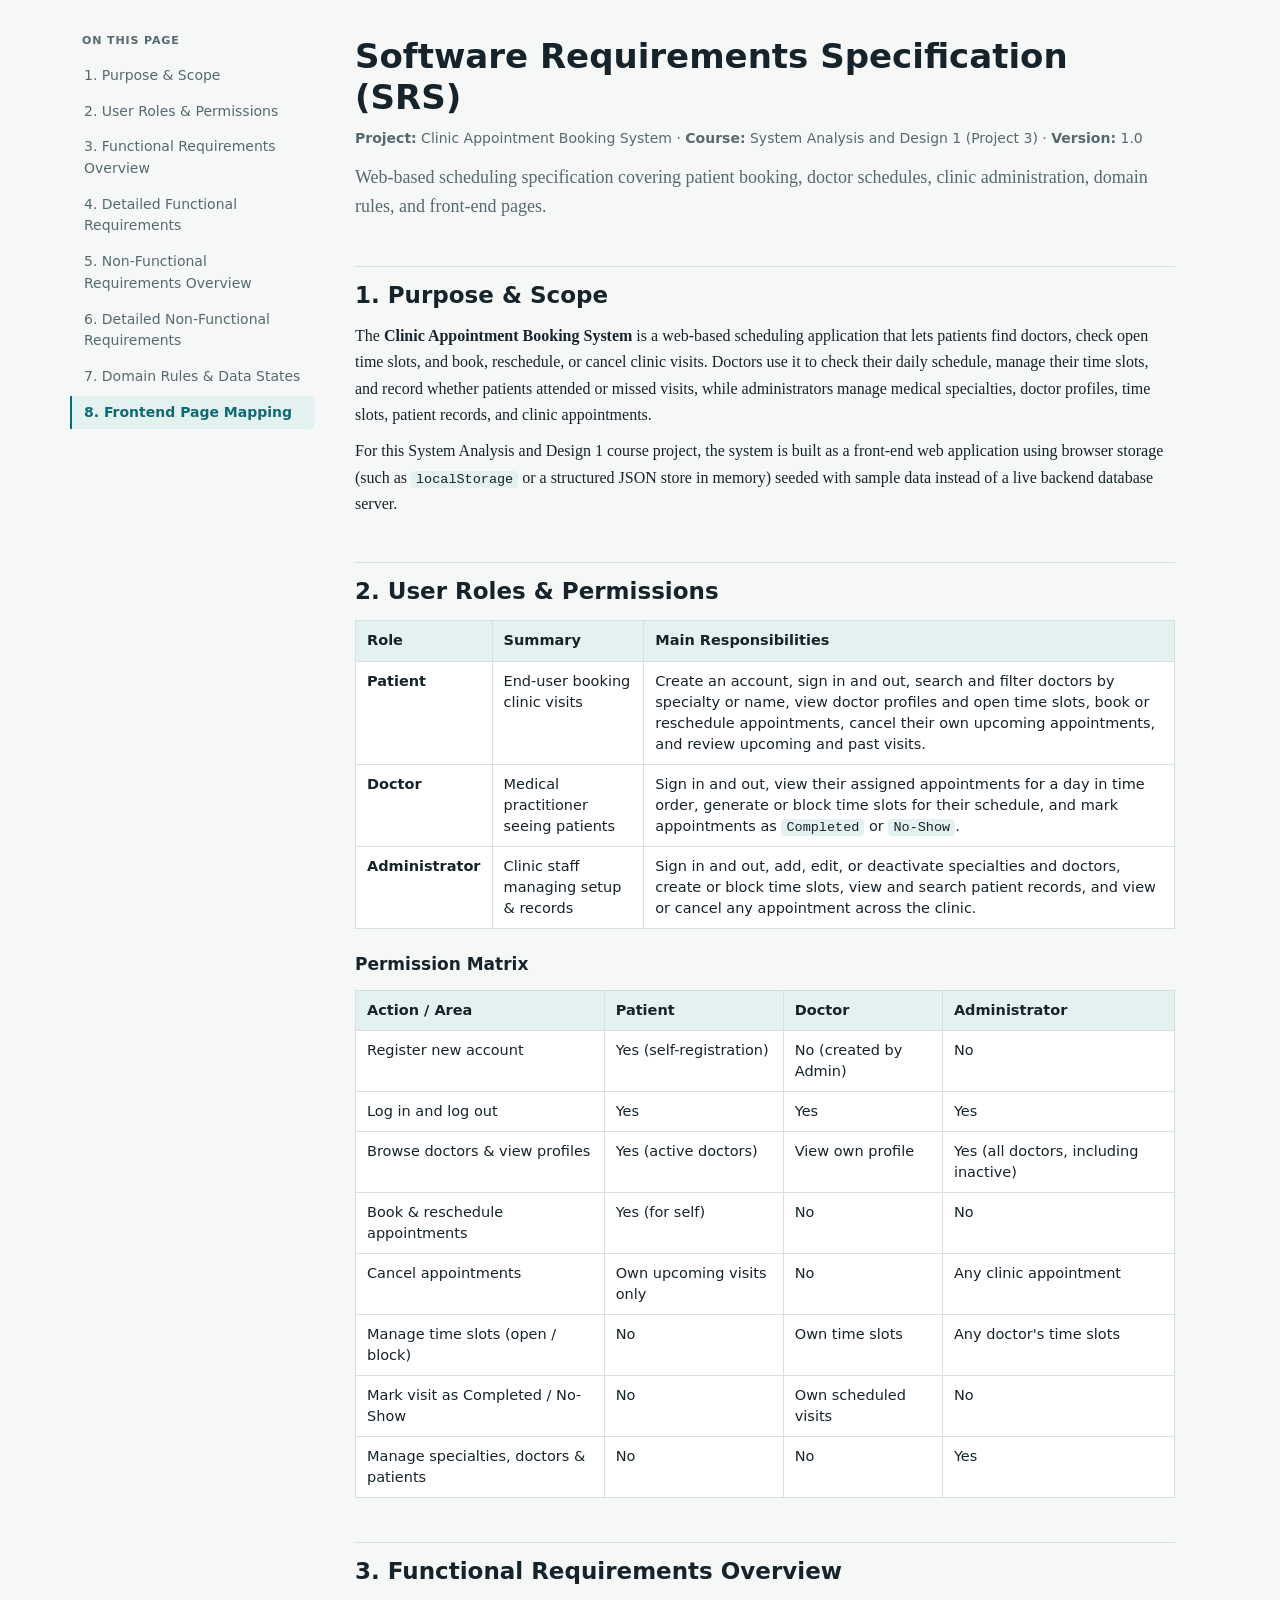
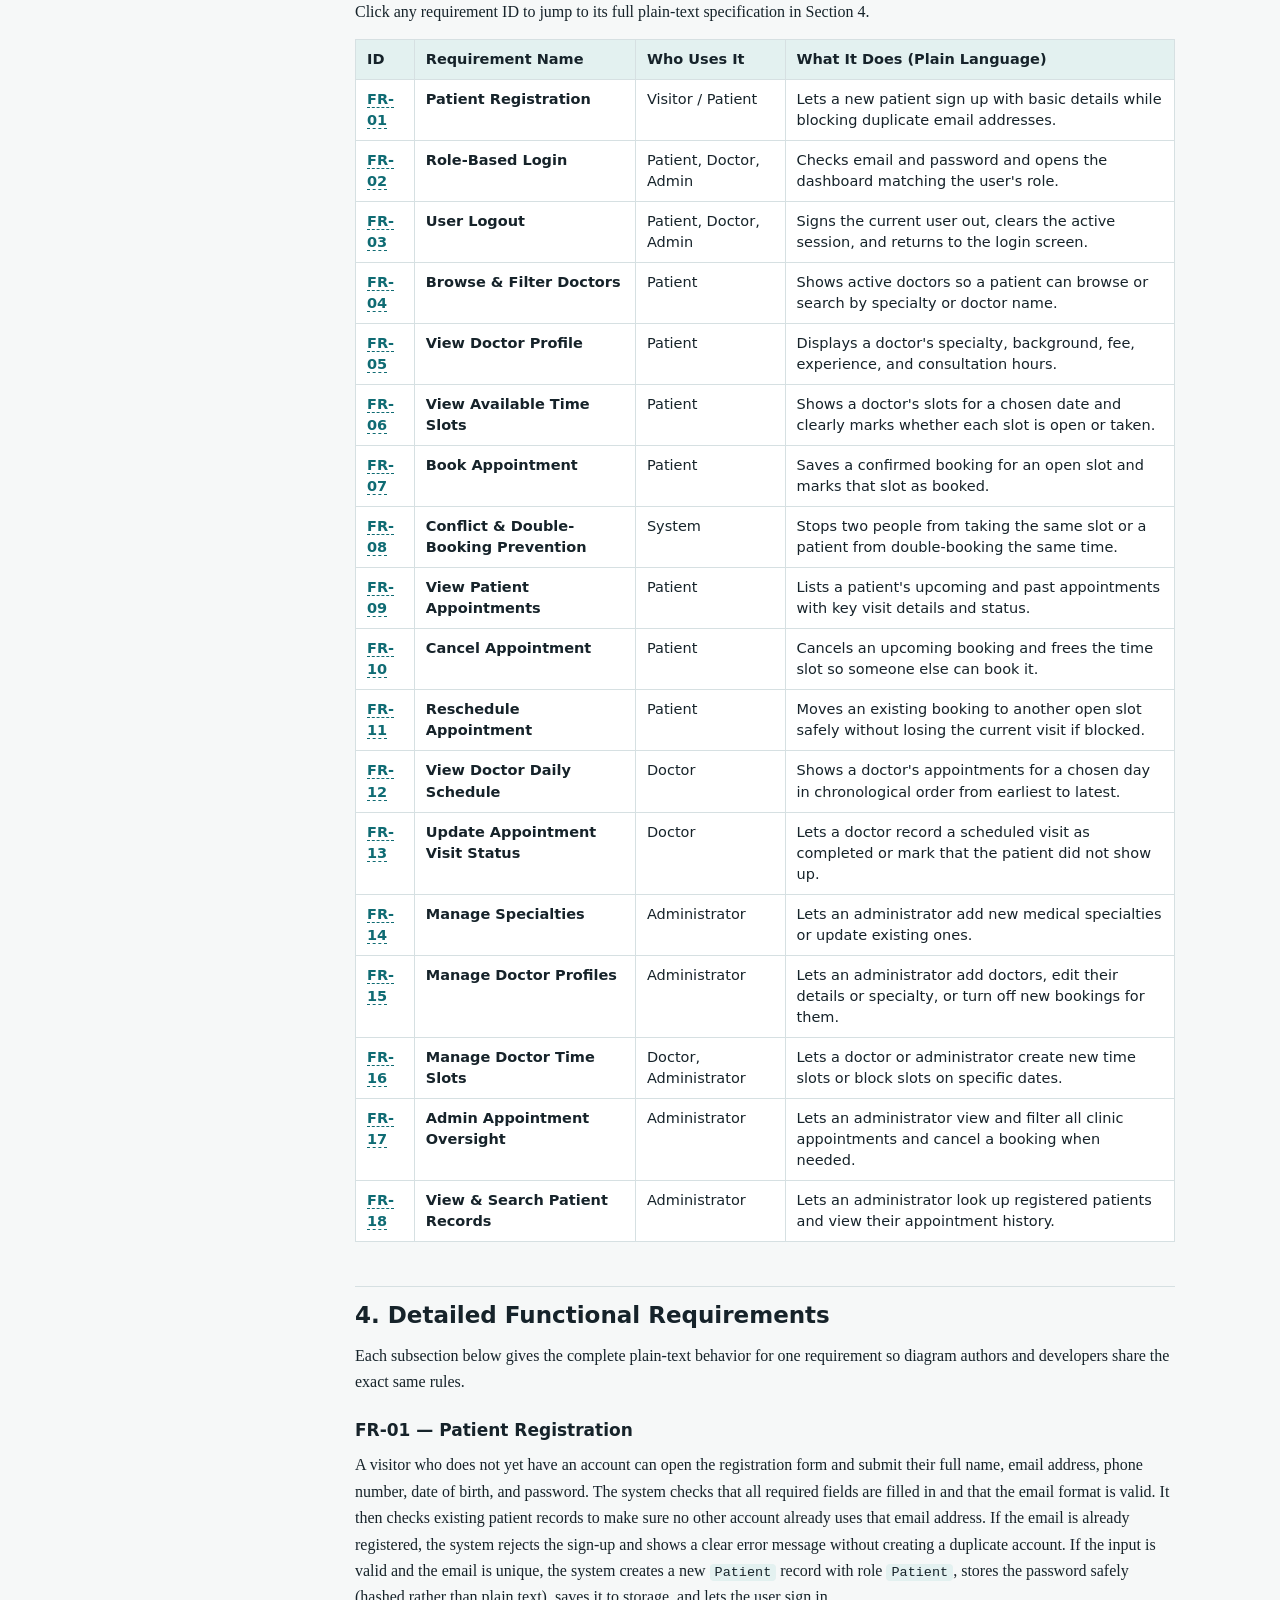
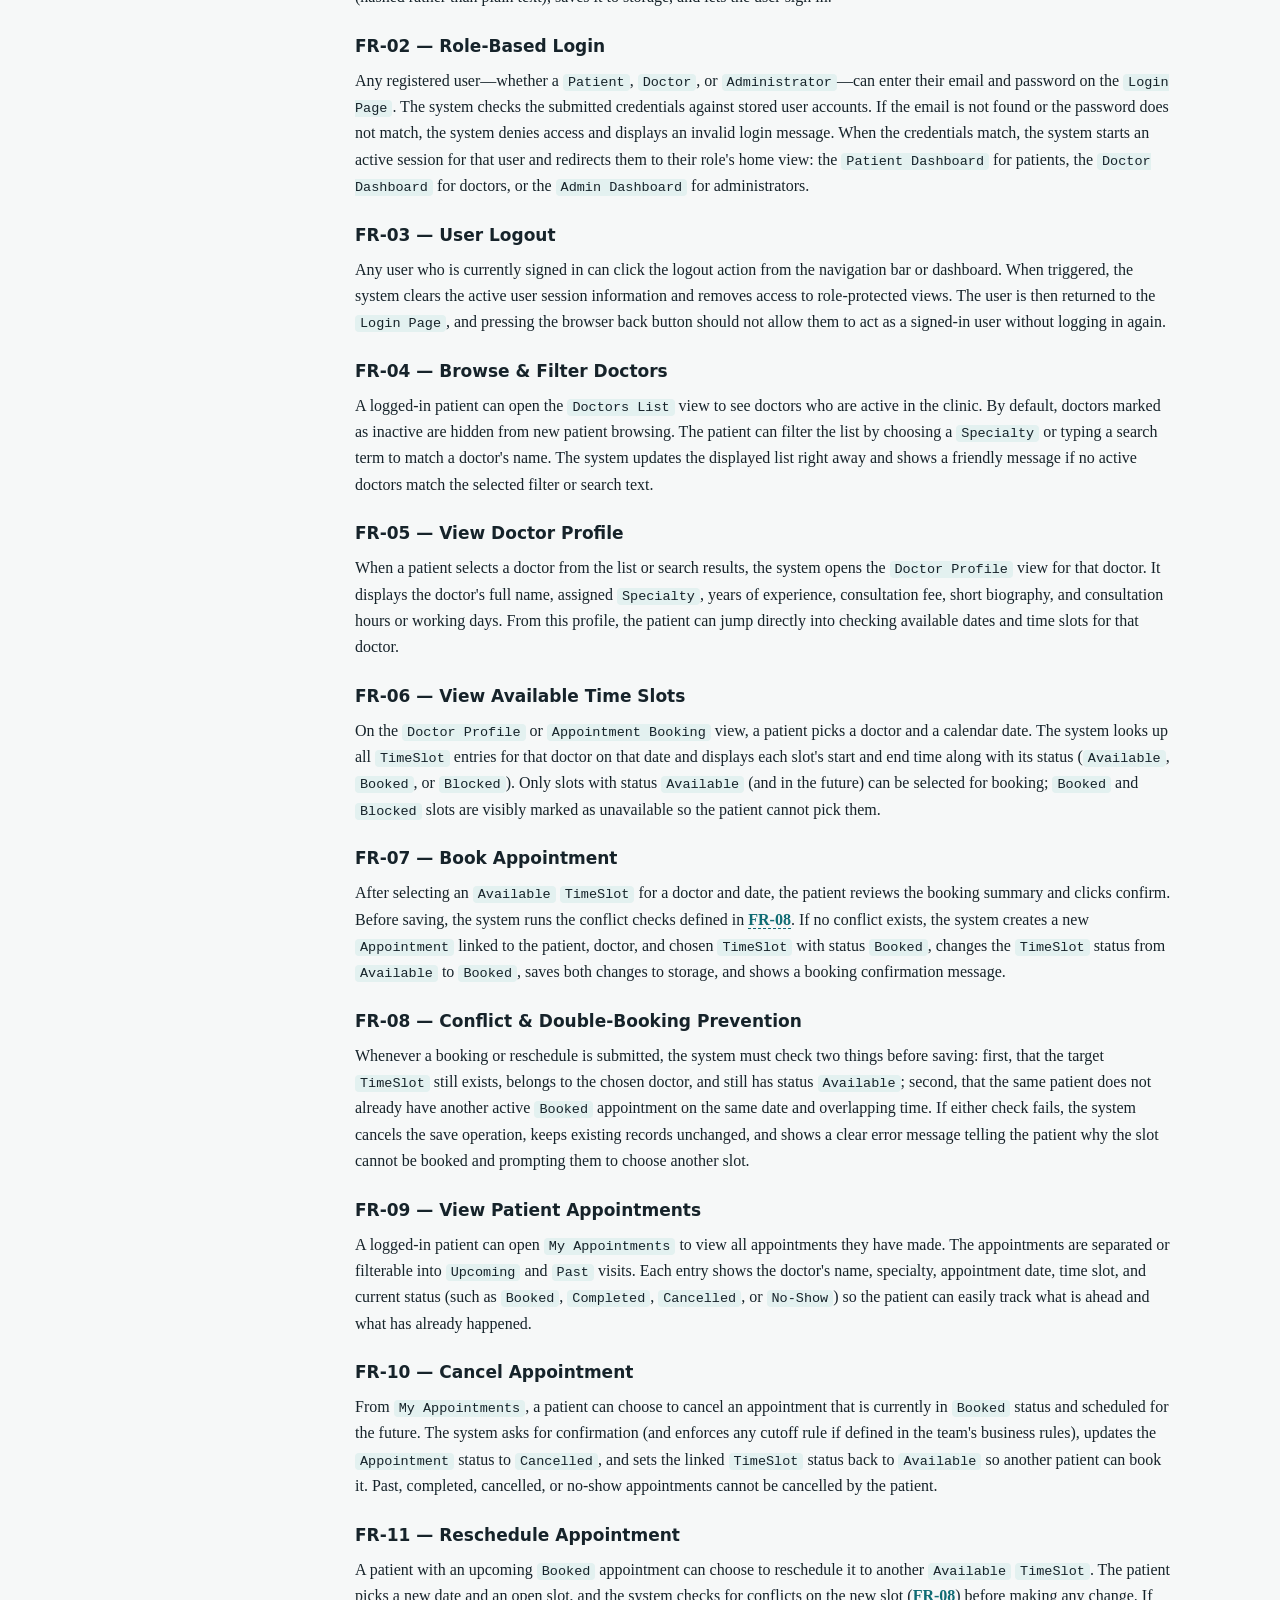
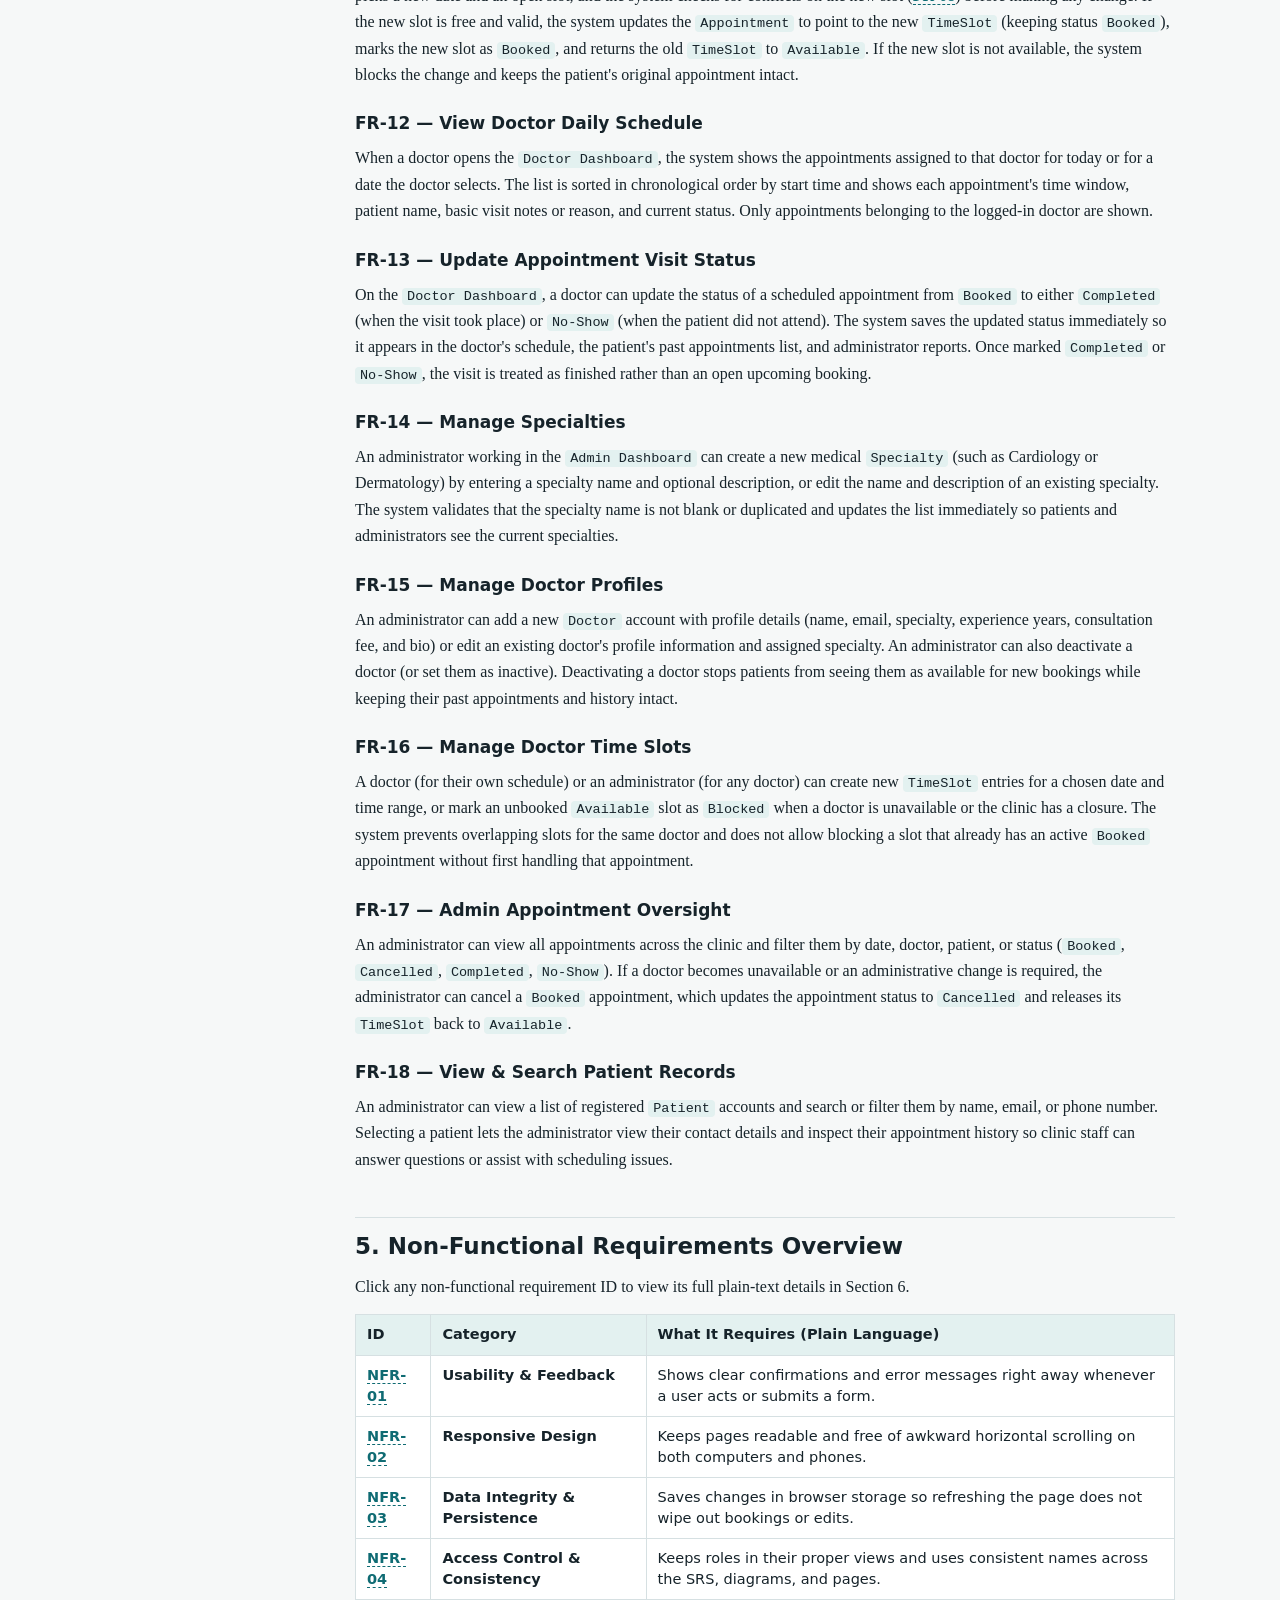
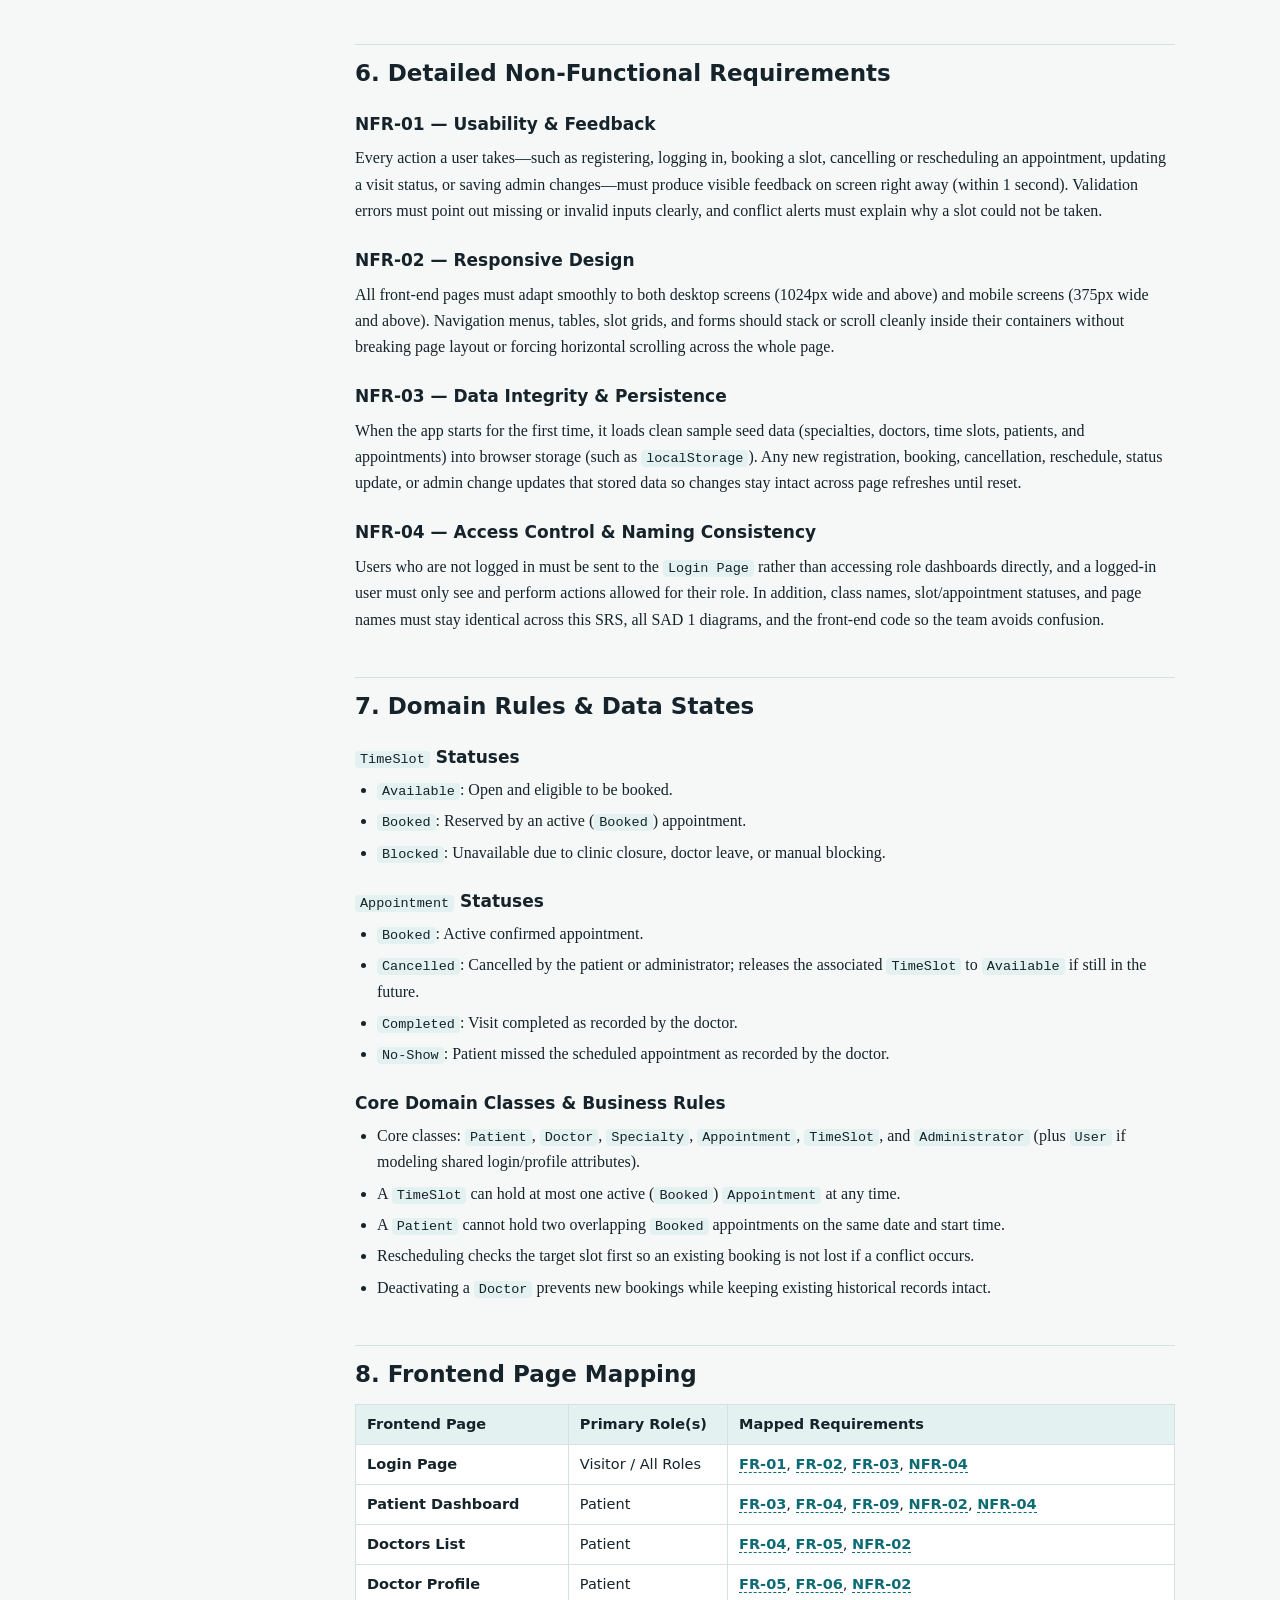
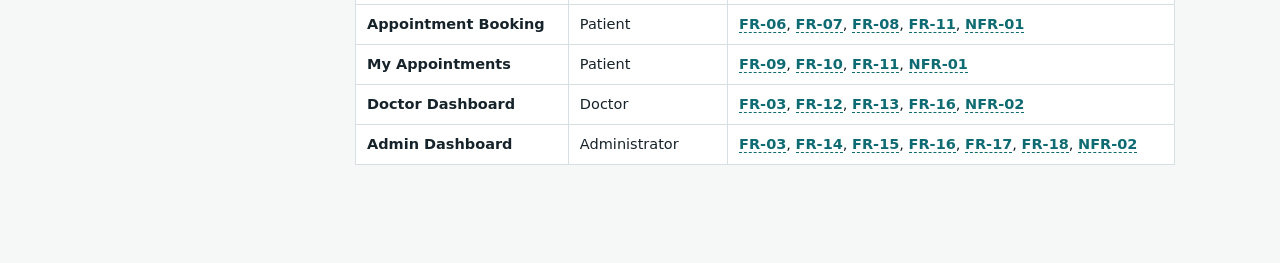
==== docs/SRS_CABS.html @ 7a909919 "chore: init" ====
<!doctype html>
<html lang="en">
    <head>
        <meta charset="utf-8" />
        <meta name="viewport" content="width=device-width, initial-scale=1" />
        <title>
            Software Requirements Specification - Clinic Appointment Booking
            System
        </title>
        <style>
            :root {
                --bg: #f6f8f8;
                --sf: #ffffff;
                --ink: #16232a;
                --mute: #56696f;
                --line: #d6e0e2;
                --brand: #0f6b73;
                --tint: #e3f1f0;
                color-scheme: light;
            }
            @media (prefers-color-scheme: dark) {
                :root {
                    --bg: #0f1a1e;
                    --sf: #16262b;
                    --ink: #e6f0f1;
                    --mute: #9bb1b7;
                    --line: #29414a;
                    --brand: #4bb6bf;
                    --tint: #17343a;
                    color-scheme: dark;
                }
            }
            * {
                box-sizing: border-box;
            }
            html {
                scroll-behavior: smooth;
            }
            body {
                margin: 0;
                background: var(--bg);
                color: var(--ink);
                font:
                    16px/1.65 Georgia,
                    "Times New Roman",
                    serif;
            }
            .wrap {
                display: flex;
                max-width: 1180px;
                margin: 0 auto;
                gap: 40px;
                padding: 0 20px;
            }
            aside {
                width: 245px;
                flex: none;
                position: sticky;
                top: 0;
                align-self: flex-start;
                max-height: 100vh;
                overflow: auto;
                padding: 32px 0;
                font:
                    14px/1.55 system-ui,
                    -apple-system,
                    sans-serif;
            }
            .toc-title {
                font-size: 11px;
                font-weight: 700;
                letter-spacing: 0.08em;
                text-transform: uppercase;
                color: var(--mute);
                margin: 0 0 10px 12px;
            }
            aside a {
                display: block;
                color: var(--mute);
                text-decoration: none;
                padding: 6px 12px;
                margin: 2px 0;
                border-left: 2px solid transparent;
                border-radius: 0 6px 6px 0;
                transition:
                    color 0.15s ease,
                    background-color 0.15s ease,
                    border-color 0.15s ease;
            }
            aside a:hover {
                color: var(--ink);
                background: color-mix(in srgb, var(--tint) 55%, transparent);
            }
            aside a.active {
                color: var(--brand);
                font-weight: 600;
                background: var(--tint);
                border-left-color: var(--brand);
            }
            main {
                min-width: 0;
                flex: 1;
                padding: 36px 0 84px;
                max-width: 820px;
            }
            h1 {
                font:
                    700 34px/1.2 system-ui,
                    -apple-system,
                    sans-serif;
                margin: 0 0 10px;
            }
            .meta {
                font:
                    14px/1.5 system-ui,
                    -apple-system,
                    sans-serif;
                color: var(--mute);
                margin: 0 0 14px;
            }
            .lead {
                font-size: 18px;
                color: var(--mute);
                margin: 0 0 8px;
            }
            h2 {
                font:
                    700 23px/1.3 system-ui,
                    -apple-system,
                    sans-serif;
                margin: 44px 0 12px;
                padding-top: 14px;
                border-top: 1px solid var(--line);
                scroll-margin-top: 20px;
            }
            h3 {
                font:
                    700 17px/1.35 system-ui,
                    -apple-system,
                    sans-serif;
                margin: 24px 0 8px;
                scroll-margin-top: 20px;
            }
            p {
                margin: 10px 0;
            }
            ul {
                margin: 8px 0 14px;
                padding-left: 22px;
            }
            li {
                margin: 5px 0;
            }
            a.req-link {
                color: var(--brand);
                font-weight: 700;
                text-decoration: none;
                border-bottom: 1px dashed var(--brand);
            }
            a.req-link:hover {
                border-bottom-style: solid;
            }
            table {
                width: 100%;
                border-collapse: collapse;
                font:
                    14.5px/1.45 system-ui,
                    -apple-system,
                    sans-serif;
                background: var(--sf);
                margin: 14px 0;
            }
            th,
            td {
                text-align: left;
                padding: 9px 11px;
                border: 1px solid var(--line);
                vertical-align: top;
            }
            th {
                background: var(--tint);
                font-weight: 600;
            }
            code {
                font:
                    13.5px ui-monospace,
                    SFMono-Regular,
                    Menlo,
                    Consolas,
                    monospace;
                background: var(--tint);
                padding: 1px 5px;
                border-radius: 4px;
            }
            @media (max-width: 860px) {
                aside {
                    display: none;
                }
                .wrap {
                    padding: 0 16px;
                }
            }
            @media print {
                aside {
                    display: none;
                }
                body {
                    background: #fff;
                    color: #000;
                }
                h2 {
                    break-after: avoid;
                }
                table {
                    break-inside: avoid;
                }
            }
        </style>
    </head>
    <body>
        <div class="wrap">
            <aside id="toc" aria-label="Table of contents">
                <div class="toc-title">On this page</div>
            </aside>
            <main>
                <h1>Software Requirements Specification (SRS)</h1>
                <p class="meta">
                    <strong>Project:</strong> Clinic Appointment Booking System
                    · <strong>Course:</strong> System Analysis and Design 1
                    (Project 3) · <strong>Version:</strong> 1.0
                </p>
                <p class="lead">
                    Web-based scheduling specification covering patient booking,
                    doctor schedules, clinic administration, domain rules, and
                    front-end pages.
                </p>

                <h2>1. Purpose &amp; Scope</h2>
                <p>
                    The <strong>Clinic Appointment Booking System</strong> is a
                    web-based scheduling application that lets patients find
                    doctors, check open time slots, and book, reschedule, or
                    cancel clinic visits. Doctors use it to check their daily
                    schedule, manage their time slots, and record whether
                    patients attended or missed visits, while administrators
                    manage medical specialties, doctor profiles, time slots,
                    patient records, and clinic appointments.
                </p>
                <p>
                    For this System Analysis and Design 1 course project, the
                    system is built as a front-end web application using browser
                    storage (such as <code>localStorage</code> or a structured
                    JSON store in memory) seeded with sample data instead of a
                    live backend database server.
                </p>

                <h2>2. User Roles &amp; Permissions</h2>
                <table>
                    <thead>
                        <tr>
                            <th>Role</th>
                            <th>Summary</th>
                            <th>Main Responsibilities</th>
                        </tr>
                    </thead>
                    <tbody>
                        <tr>
                            <td><strong>Patient</strong></td>
                            <td>End-user booking clinic visits</td>
                            <td>
                                Create an account, sign in and out, search and
                                filter doctors by specialty or name, view doctor
                                profiles and open time slots, book or reschedule
                                appointments, cancel their own upcoming
                                appointments, and review upcoming and past
                                visits.
                            </td>
                        </tr>
                        <tr>
                            <td><strong>Doctor</strong></td>
                            <td>Medical practitioner seeing patients</td>
                            <td>
                                Sign in and out, view their assigned
                                appointments for a day in time order, generate
                                or block time slots for their schedule, and mark
                                appointments as <code>Completed</code> or
                                <code>No-Show</code>.
                            </td>
                        </tr>
                        <tr>
                            <td><strong>Administrator</strong></td>
                            <td>Clinic staff managing setup &amp; records</td>
                            <td>
                                Sign in and out, add, edit, or deactivate
                                specialties and doctors, create or block time
                                slots, view and search patient records, and view
                                or cancel any appointment across the clinic.
                            </td>
                        </tr>
                    </tbody>
                </table>

                <h3>Permission Matrix</h3>
                <table>
                    <thead>
                        <tr>
                            <th>Action / Area</th>
                            <th>Patient</th>
                            <th>Doctor</th>
                            <th>Administrator</th>
                        </tr>
                    </thead>
                    <tbody>
                        <tr>
                            <td>Register new account</td>
                            <td>Yes (self-registration)</td>
                            <td>No (created by Admin)</td>
                            <td>No</td>
                        </tr>
                        <tr>
                            <td>Log in and log out</td>
                            <td>Yes</td>
                            <td>Yes</td>
                            <td>Yes</td>
                        </tr>
                        <tr>
                            <td>Browse doctors &amp; view profiles</td>
                            <td>Yes (active doctors)</td>
                            <td>View own profile</td>
                            <td>Yes (all doctors, including inactive)</td>
                        </tr>
                        <tr>
                            <td>Book &amp; reschedule appointments</td>
                            <td>Yes (for self)</td>
                            <td>No</td>
                            <td>No</td>
                        </tr>
                        <tr>
                            <td>Cancel appointments</td>
                            <td>Own upcoming visits only</td>
                            <td>No</td>
                            <td>Any clinic appointment</td>
                        </tr>
                        <tr>
                            <td>Manage time slots (open / block)</td>
                            <td>No</td>
                            <td>Own time slots</td>
                            <td>Any doctor's time slots</td>
                        </tr>
                        <tr>
                            <td>Mark visit as Completed / No-Show</td>
                            <td>No</td>
                            <td>Own scheduled visits</td>
                            <td>No</td>
                        </tr>
                        <tr>
                            <td>Manage specialties, doctors &amp; patients</td>
                            <td>No</td>
                            <td>No</td>
                            <td>Yes</td>
                        </tr>
                    </tbody>
                </table>

                <h2>3. Functional Requirements Overview</h2>
                <p>
                    Click any requirement ID to jump to its full plain-text
                    specification in Section 4.
                </p>
                <table>
                    <thead>
                        <tr>
                            <th>ID</th>
                            <th>Requirement Name</th>
                            <th>Who Uses It</th>
                            <th>What It Does (Plain Language)</th>
                        </tr>
                    </thead>
                    <tbody>
                        <tr>
                            <td>
                                <a class="req-link" href="#detail-fr-01"
                                    >FR-01</a
                                >
                            </td>
                            <td><strong>Patient Registration</strong></td>
                            <td>Visitor / Patient</td>
                            <td>
                                Lets a new patient sign up with basic details
                                while blocking duplicate email addresses.
                            </td>
                        </tr>
                        <tr>
                            <td>
                                <a class="req-link" href="#detail-fr-02"
                                    >FR-02</a
                                >
                            </td>
                            <td><strong>Role-Based Login</strong></td>
                            <td>Patient, Doctor, Admin</td>
                            <td>
                                Checks email and password and opens the
                                dashboard matching the user's role.
                            </td>
                        </tr>
                        <tr>
                            <td>
                                <a class="req-link" href="#detail-fr-03"
                                    >FR-03</a
                                >
                            </td>
                            <td><strong>User Logout</strong></td>
                            <td>Patient, Doctor, Admin</td>
                            <td>
                                Signs the current user out, clears the active
                                session, and returns to the login screen.
                            </td>
                        </tr>
                        <tr>
                            <td>
                                <a class="req-link" href="#detail-fr-04"
                                    >FR-04</a
                                >
                            </td>
                            <td>
                                <strong>Browse &amp; Filter Doctors</strong>
                            </td>
                            <td>Patient</td>
                            <td>
                                Shows active doctors so a patient can browse or
                                search by specialty or doctor name.
                            </td>
                        </tr>
                        <tr>
                            <td>
                                <a class="req-link" href="#detail-fr-05"
                                    >FR-05</a
                                >
                            </td>
                            <td><strong>View Doctor Profile</strong></td>
                            <td>Patient</td>
                            <td>
                                Displays a doctor's specialty, background, fee,
                                experience, and consultation hours.
                            </td>
                        </tr>
                        <tr>
                            <td>
                                <a class="req-link" href="#detail-fr-06"
                                    >FR-06</a
                                >
                            </td>
                            <td><strong>View Available Time Slots</strong></td>
                            <td>Patient</td>
                            <td>
                                Shows a doctor's slots for a chosen date and
                                clearly marks whether each slot is open or
                                taken.
                            </td>
                        </tr>
                        <tr>
                            <td>
                                <a class="req-link" href="#detail-fr-07"
                                    >FR-07</a
                                >
                            </td>
                            <td><strong>Book Appointment</strong></td>
                            <td>Patient</td>
                            <td>
                                Saves a confirmed booking for an open slot and
                                marks that slot as booked.
                            </td>
                        </tr>
                        <tr>
                            <td>
                                <a class="req-link" href="#detail-fr-08"
                                    >FR-08</a
                                >
                            </td>
                            <td>
                                <strong
                                    >Conflict &amp; Double-Booking
                                    Prevention</strong
                                >
                            </td>
                            <td>System</td>
                            <td>
                                Stops two people from taking the same slot or a
                                patient from double-booking the same time.
                            </td>
                        </tr>
                        <tr>
                            <td>
                                <a class="req-link" href="#detail-fr-09"
                                    >FR-09</a
                                >
                            </td>
                            <td><strong>View Patient Appointments</strong></td>
                            <td>Patient</td>
                            <td>
                                Lists a patient's upcoming and past appointments
                                with key visit details and status.
                            </td>
                        </tr>
                        <tr>
                            <td>
                                <a class="req-link" href="#detail-fr-10"
                                    >FR-10</a
                                >
                            </td>
                            <td><strong>Cancel Appointment</strong></td>
                            <td>Patient</td>
                            <td>
                                Cancels an upcoming booking and frees the time
                                slot so someone else can book it.
                            </td>
                        </tr>
                        <tr>
                            <td>
                                <a class="req-link" href="#detail-fr-11"
                                    >FR-11</a
                                >
                            </td>
                            <td><strong>Reschedule Appointment</strong></td>
                            <td>Patient</td>
                            <td>
                                Moves an existing booking to another open slot
                                safely without losing the current visit if
                                blocked.
                            </td>
                        </tr>
                        <tr>
                            <td>
                                <a class="req-link" href="#detail-fr-12"
                                    >FR-12</a
                                >
                            </td>
                            <td><strong>View Doctor Daily Schedule</strong></td>
                            <td>Doctor</td>
                            <td>
                                Shows a doctor's appointments for a chosen day
                                in chronological order from earliest to latest.
                            </td>
                        </tr>
                        <tr>
                            <td>
                                <a class="req-link" href="#detail-fr-13"
                                    >FR-13</a
                                >
                            </td>
                            <td>
                                <strong>Update Appointment Visit Status</strong>
                            </td>
                            <td>Doctor</td>
                            <td>
                                Lets a doctor record a scheduled visit as
                                completed or mark that the patient did not show
                                up.
                            </td>
                        </tr>
                        <tr>
                            <td>
                                <a class="req-link" href="#detail-fr-14"
                                    >FR-14</a
                                >
                            </td>
                            <td><strong>Manage Specialties</strong></td>
                            <td>Administrator</td>
                            <td>
                                Lets an administrator add new medical
                                specialties or update existing ones.
                            </td>
                        </tr>
                        <tr>
                            <td>
                                <a class="req-link" href="#detail-fr-15"
                                    >FR-15</a
                                >
                            </td>
                            <td><strong>Manage Doctor Profiles</strong></td>
                            <td>Administrator</td>
                            <td>
                                Lets an administrator add doctors, edit their
                                details or specialty, or turn off new bookings
                                for them.
                            </td>
                        </tr>
                        <tr>
                            <td>
                                <a class="req-link" href="#detail-fr-16"
                                    >FR-16</a
                                >
                            </td>
                            <td><strong>Manage Doctor Time Slots</strong></td>
                            <td>Doctor, Administrator</td>
                            <td>
                                Lets a doctor or administrator create new time
                                slots or block slots on specific dates.
                            </td>
                        </tr>
                        <tr>
                            <td>
                                <a class="req-link" href="#detail-fr-17"
                                    >FR-17</a
                                >
                            </td>
                            <td>
                                <strong>Admin Appointment Oversight</strong>
                            </td>
                            <td>Administrator</td>
                            <td>
                                Lets an administrator view and filter all clinic
                                appointments and cancel a booking when needed.
                            </td>
                        </tr>
                        <tr>
                            <td>
                                <a class="req-link" href="#detail-fr-18"
                                    >FR-18</a
                                >
                            </td>
                            <td>
                                <strong
                                    >View &amp; Search Patient Records</strong
                                >
                            </td>
                            <td>Administrator</td>
                            <td>
                                Lets an administrator look up registered
                                patients and view their appointment history.
                            </td>
                        </tr>
                    </tbody>
                </table>

                <h2>4. Detailed Functional Requirements</h2>
                <p>
                    Each subsection below gives the complete plain-text behavior
                    for one requirement so diagram authors and developers share
                    the exact same rules.
                </p>

                <h3 id="detail-fr-01">FR-01 — Patient Registration</h3>
                <p>
                    A visitor who does not yet have an account can open the
                    registration form and submit their full name, email address,
                    phone number, date of birth, and password. The system checks
                    that all required fields are filled in and that the email
                    format is valid. It then checks existing patient records to
                    make sure no other account already uses that email address.
                    If the email is already registered, the system rejects the
                    sign-up and shows a clear error message without creating a
                    duplicate account. If the input is valid and the email is
                    unique, the system creates a new <code>Patient</code> record
                    with role <code>Patient</code>, stores the password safely
                    (hashed rather than plain text), saves it to storage, and
                    lets the user sign in.
                </p>

                <h3 id="detail-fr-02">FR-02 — Role-Based Login</h3>
                <p>
                    Any registered user—whether a <code>Patient</code>,
                    <code>Doctor</code>, or <code>Administrator</code>—can enter
                    their email and password on the <code>Login Page</code>. The
                    system checks the submitted credentials against stored user
                    accounts. If the email is not found or the password does not
                    match, the system denies access and displays an invalid
                    login message. When the credentials match, the system starts
                    an active session for that user and redirects them to their
                    role's home view: the <code>Patient Dashboard</code> for
                    patients, the <code>Doctor Dashboard</code> for doctors, or
                    the <code>Admin Dashboard</code> for administrators.
                </p>

                <h3 id="detail-fr-03">FR-03 — User Logout</h3>
                <p>
                    Any user who is currently signed in can click the logout
                    action from the navigation bar or dashboard. When triggered,
                    the system clears the active user session information and
                    removes access to role-protected views. The user is then
                    returned to the <code>Login Page</code>, and pressing the
                    browser back button should not allow them to act as a
                    signed-in user without logging in again.
                </p>

                <h3 id="detail-fr-04">FR-04 — Browse &amp; Filter Doctors</h3>
                <p>
                    A logged-in patient can open the
                    <code>Doctors List</code> view to see doctors who are active
                    in the clinic. By default, doctors marked as inactive are
                    hidden from new patient browsing. The patient can filter the
                    list by choosing a <code>Specialty</code> or typing a search
                    term to match a doctor's name. The system updates the
                    displayed list right away and shows a friendly message if no
                    active doctors match the selected filter or search text.
                </p>

                <h3 id="detail-fr-05">FR-05 — View Doctor Profile</h3>
                <p>
                    When a patient selects a doctor from the list or search
                    results, the system opens the
                    <code>Doctor Profile</code> view for that doctor. It
                    displays the doctor's full name, assigned
                    <code>Specialty</code>, years of experience, consultation
                    fee, short biography, and consultation hours or working
                    days. From this profile, the patient can jump directly into
                    checking available dates and time slots for that doctor.
                </p>

                <h3 id="detail-fr-06">FR-06 — View Available Time Slots</h3>
                <p>
                    On the <code>Doctor Profile</code> or
                    <code>Appointment Booking</code> view, a patient picks a
                    doctor and a calendar date. The system looks up all
                    <code>TimeSlot</code> entries for that doctor on that date
                    and displays each slot's start and end time along with its
                    status (<code>Available</code>, <code>Booked</code>, or
                    <code>Blocked</code>). Only slots with status
                    <code>Available</code> (and in the future) can be selected
                    for booking; <code>Booked</code> and
                    <code>Blocked</code> slots are visibly marked as unavailable
                    so the patient cannot pick them.
                </p>

                <h3 id="detail-fr-07">FR-07 — Book Appointment</h3>
                <p>
                    After selecting an <code>Available</code>
                    <code>TimeSlot</code> for a doctor and date, the patient
                    reviews the booking summary and clicks confirm. Before
                    saving, the system runs the conflict checks defined in
                    <a class="req-link" href="#detail-fr-08">FR-08</a>. If no
                    conflict exists, the system creates a new
                    <code>Appointment</code> linked to the patient, doctor, and
                    chosen <code>TimeSlot</code> with status
                    <code>Booked</code>, changes the
                    <code>TimeSlot</code> status from <code>Available</code> to
                    <code>Booked</code>, saves both changes to storage, and
                    shows a booking confirmation message.
                </p>

                <h3 id="detail-fr-08">
                    FR-08 — Conflict &amp; Double-Booking Prevention
                </h3>
                <p>
                    Whenever a booking or reschedule is submitted, the system
                    must check two things before saving: first, that the target
                    <code>TimeSlot</code> still exists, belongs to the chosen
                    doctor, and still has status <code>Available</code>; second,
                    that the same patient does not already have another active
                    <code>Booked</code> appointment on the same date and
                    overlapping time. If either check fails, the system cancels
                    the save operation, keeps existing records unchanged, and
                    shows a clear error message telling the patient why the slot
                    cannot be booked and prompting them to choose another slot.
                </p>

                <h3 id="detail-fr-09">FR-09 — View Patient Appointments</h3>
                <p>
                    A logged-in patient can open <code>My Appointments</code> to
                    view all appointments they have made. The appointments are
                    separated or filterable into <code>Upcoming</code> and
                    <code>Past</code> visits. Each entry shows the doctor's
                    name, specialty, appointment date, time slot, and current
                    status (such as <code>Booked</code>, <code>Completed</code>,
                    <code>Cancelled</code>, or <code>No-Show</code>) so the
                    patient can easily track what is ahead and what has already
                    happened.
                </p>

                <h3 id="detail-fr-10">FR-10 — Cancel Appointment</h3>
                <p>
                    From <code>My Appointments</code>, a patient can choose to
                    cancel an appointment that is currently in
                    <code>Booked</code> status and scheduled for the future. The
                    system asks for confirmation (and enforces any cutoff rule
                    if defined in the team's business rules), updates the
                    <code>Appointment</code> status to <code>Cancelled</code>,
                    and sets the linked <code>TimeSlot</code> status back to
                    <code>Available</code> so another patient can book it. Past,
                    completed, cancelled, or no-show appointments cannot be
                    cancelled by the patient.
                </p>

                <h3 id="detail-fr-11">FR-11 — Reschedule Appointment</h3>
                <p>
                    A patient with an upcoming <code>Booked</code> appointment
                    can choose to reschedule it to another
                    <code>Available</code> <code>TimeSlot</code>. The patient
                    picks a new date and an open slot, and the system checks for
                    conflicts on the new slot (<a
                        class="req-link"
                        href="#detail-fr-08"
                        >FR-08</a
                    >) before making any change. If the new slot is free and
                    valid, the system updates the <code>Appointment</code> to
                    point to the new <code>TimeSlot</code> (keeping status
                    <code>Booked</code>), marks the new slot as
                    <code>Booked</code>, and returns the old
                    <code>TimeSlot</code> to <code>Available</code>. If the new
                    slot is not available, the system blocks the change and
                    keeps the patient's original appointment intact.
                </p>

                <h3 id="detail-fr-12">FR-12 — View Doctor Daily Schedule</h3>
                <p>
                    When a doctor opens the <code>Doctor Dashboard</code>, the
                    system shows the appointments assigned to that doctor for
                    today or for a date the doctor selects. The list is sorted
                    in chronological order by start time and shows each
                    appointment's time window, patient name, basic visit notes
                    or reason, and current status. Only appointments belonging
                    to the logged-in doctor are shown.
                </p>

                <h3 id="detail-fr-13">
                    FR-13 — Update Appointment Visit Status
                </h3>
                <p>
                    On the <code>Doctor Dashboard</code>, a doctor can update
                    the status of a scheduled appointment from
                    <code>Booked</code> to either <code>Completed</code> (when
                    the visit took place) or <code>No-Show</code> (when the
                    patient did not attend). The system saves the updated status
                    immediately so it appears in the doctor's schedule, the
                    patient's past appointments list, and administrator reports.
                    Once marked <code>Completed</code> or <code>No-Show</code>,
                    the visit is treated as finished rather than an open
                    upcoming booking.
                </p>

                <h3 id="detail-fr-14">FR-14 — Manage Specialties</h3>
                <p>
                    An administrator working in the
                    <code>Admin Dashboard</code> can create a new medical
                    <code>Specialty</code> (such as Cardiology or Dermatology)
                    by entering a specialty name and optional description, or
                    edit the name and description of an existing specialty. The
                    system validates that the specialty name is not blank or
                    duplicated and updates the list immediately so patients and
                    administrators see the current specialties.
                </p>

                <h3 id="detail-fr-15">FR-15 — Manage Doctor Profiles</h3>
                <p>
                    An administrator can add a new <code>Doctor</code> account
                    with profile details (name, email, specialty, experience
                    years, consultation fee, and bio) or edit an existing
                    doctor's profile information and assigned specialty. An
                    administrator can also deactivate a doctor (or set them as
                    inactive). Deactivating a doctor stops patients from seeing
                    them as available for new bookings while keeping their past
                    appointments and history intact.
                </p>

                <h3 id="detail-fr-16">FR-16 — Manage Doctor Time Slots</h3>
                <p>
                    A doctor (for their own schedule) or an administrator (for
                    any doctor) can create new <code>TimeSlot</code> entries for
                    a chosen date and time range, or mark an unbooked
                    <code>Available</code> slot as <code>Blocked</code> when a
                    doctor is unavailable or the clinic has a closure. The
                    system prevents overlapping slots for the same doctor and
                    does not allow blocking a slot that already has an active
                    <code>Booked</code> appointment without first handling that
                    appointment.
                </p>

                <h3 id="detail-fr-17">FR-17 — Admin Appointment Oversight</h3>
                <p>
                    An administrator can view all appointments across the clinic
                    and filter them by date, doctor, patient, or status
                    (<code>Booked</code>, <code>Cancelled</code>,
                    <code>Completed</code>, <code>No-Show</code>). If a doctor
                    becomes unavailable or an administrative change is required,
                    the administrator can cancel a
                    <code>Booked</code> appointment, which updates the
                    appointment status to <code>Cancelled</code> and releases
                    its <code>TimeSlot</code> back to <code>Available</code>.
                </p>

                <h3 id="detail-fr-18">
                    FR-18 — View &amp; Search Patient Records
                </h3>
                <p>
                    An administrator can view a list of registered
                    <code>Patient</code> accounts and search or filter them by
                    name, email, or phone number. Selecting a patient lets the
                    administrator view their contact details and inspect their
                    appointment history so clinic staff can answer questions or
                    assist with scheduling issues.
                </p>

                <h2>5. Non-Functional Requirements Overview</h2>
                <p>
                    Click any non-functional requirement ID to view its full
                    plain-text details in Section 6.
                </p>
                <table>
                    <thead>
                        <tr>
                            <th>ID</th>
                            <th>Category</th>
                            <th>What It Requires (Plain Language)</th>
                        </tr>
                    </thead>
                    <tbody>
                        <tr>
                            <td>
                                <a class="req-link" href="#detail-nfr-01"
                                    >NFR-01</a
                                >
                            </td>
                            <td><strong>Usability &amp; Feedback</strong></td>
                            <td>
                                Shows clear confirmations and error messages
                                right away whenever a user acts or submits a
                                form.
                            </td>
                        </tr>
                        <tr>
                            <td>
                                <a class="req-link" href="#detail-nfr-02"
                                    >NFR-02</a
                                >
                            </td>
                            <td><strong>Responsive Design</strong></td>
                            <td>
                                Keeps pages readable and free of awkward
                                horizontal scrolling on both computers and
                                phones.
                            </td>
                        </tr>
                        <tr>
                            <td>
                                <a class="req-link" href="#detail-nfr-03"
                                    >NFR-03</a
                                >
                            </td>
                            <td>
                                <strong
                                    >Data Integrity &amp; Persistence</strong
                                >
                            </td>
                            <td>
                                Saves changes in browser storage so refreshing
                                the page does not wipe out bookings or edits.
                            </td>
                        </tr>
                        <tr>
                            <td>
                                <a class="req-link" href="#detail-nfr-04"
                                    >NFR-04</a
                                >
                            </td>
                            <td>
                                <strong
                                    >Access Control &amp; Consistency</strong
                                >
                            </td>
                            <td>
                                Keeps roles in their proper views and uses
                                consistent names across the SRS, diagrams, and
                                pages.
                            </td>
                        </tr>
                    </tbody>
                </table>

                <h2>6. Detailed Non-Functional Requirements</h2>

                <h3 id="detail-nfr-01">NFR-01 — Usability &amp; Feedback</h3>
                <p>
                    Every action a user takes—such as registering, logging in,
                    booking a slot, cancelling or rescheduling an appointment,
                    updating a visit status, or saving admin changes—must
                    produce visible feedback on screen right away (within 1
                    second). Validation errors must point out missing or invalid
                    inputs clearly, and conflict alerts must explain why a slot
                    could not be taken.
                </p>

                <h3 id="detail-nfr-02">NFR-02 — Responsive Design</h3>
                <p>
                    All front-end pages must adapt smoothly to both desktop
                    screens (1024px wide and above) and mobile screens (375px
                    wide and above). Navigation menus, tables, slot grids, and
                    forms should stack or scroll cleanly inside their containers
                    without breaking page layout or forcing horizontal scrolling
                    across the whole page.
                </p>

                <h3 id="detail-nfr-03">
                    NFR-03 — Data Integrity &amp; Persistence
                </h3>
                <p>
                    When the app starts for the first time, it loads clean
                    sample seed data (specialties, doctors, time slots,
                    patients, and appointments) into browser storage (such as
                    <code>localStorage</code>). Any new registration, booking,
                    cancellation, reschedule, status update, or admin change
                    updates that stored data so changes stay intact across page
                    refreshes until reset.
                </p>

                <h3 id="detail-nfr-04">
                    NFR-04 — Access Control &amp; Naming Consistency
                </h3>
                <p>
                    Users who are not logged in must be sent to the
                    <code>Login Page</code> rather than accessing role
                    dashboards directly, and a logged-in user must only see and
                    perform actions allowed for their role. In addition, class
                    names, slot/appointment statuses, and page names must stay
                    identical across this SRS, all SAD 1 diagrams, and the
                    front-end code so the team avoids confusion.
                </p>

                <h2>7. Domain Rules &amp; Data States</h2>
                <h3><code>TimeSlot</code> Statuses</h3>
                <ul>
                    <li>
                        <code>Available</code>: Open and eligible to be booked.
                    </li>
                    <li>
                        <code>Booked</code>: Reserved by an active
                        (<code>Booked</code>) appointment.
                    </li>
                    <li>
                        <code>Blocked</code>: Unavailable due to clinic closure,
                        doctor leave, or manual blocking.
                    </li>
                </ul>

                <h3><code>Appointment</code> Statuses</h3>
                <ul>
                    <li><code>Booked</code>: Active confirmed appointment.</li>
                    <li>
                        <code>Cancelled</code>: Cancelled by the patient or
                        administrator; releases the associated
                        <code>TimeSlot</code> to <code>Available</code> if still
                        in the future.
                    </li>
                    <li>
                        <code>Completed</code>: Visit completed as recorded by
                        the doctor.
                    </li>
                    <li>
                        <code>No-Show</code>: Patient missed the scheduled
                        appointment as recorded by the doctor.
                    </li>
                </ul>

                <h3>Core Domain Classes &amp; Business Rules</h3>
                <ul>
                    <li>
                        Core classes: <code>Patient</code>, <code>Doctor</code>,
                        <code>Specialty</code>, <code>Appointment</code>,
                        <code>TimeSlot</code>, and
                        <code>Administrator</code> (plus <code>User</code> if
                        modeling shared login/profile attributes).
                    </li>
                    <li>
                        A <code>TimeSlot</code> can hold at most one active
                        (<code>Booked</code>) <code>Appointment</code> at any
                        time.
                    </li>
                    <li>
                        A <code>Patient</code> cannot hold two overlapping
                        <code>Booked</code> appointments on the same date and
                        start time.
                    </li>
                    <li>
                        Rescheduling checks the target slot first so an existing
                        booking is not lost if a conflict occurs.
                    </li>
                    <li>
                        Deactivating a <code>Doctor</code> prevents new bookings
                        while keeping existing historical records intact.
                    </li>
                </ul>

                <h2>8. Frontend Page Mapping</h2>
                <table>
                    <thead>
                        <tr>
                            <th>Frontend Page</th>
                            <th>Primary Role(s)</th>
                            <th>Mapped Requirements</th>
                        </tr>
                    </thead>
                    <tbody>
                        <tr>
                            <td><strong>Login Page</strong></td>
                            <td>Visitor / All Roles</td>
                            <td>
                                <a class="req-link" href="#detail-fr-01"
                                    >FR-01</a
                                >,
                                <a class="req-link" href="#detail-fr-02"
                                    >FR-02</a
                                >,
                                <a class="req-link" href="#detail-fr-03"
                                    >FR-03</a
                                >,
                                <a class="req-link" href="#detail-nfr-04"
                                    >NFR-04</a
                                >
                            </td>
                        </tr>
                        <tr>
                            <td><strong>Patient Dashboard</strong></td>
                            <td>Patient</td>
                            <td>
                                <a class="req-link" href="#detail-fr-03"
                                    >FR-03</a
                                >,
                                <a class="req-link" href="#detail-fr-04"
                                    >FR-04</a
                                >,
                                <a class="req-link" href="#detail-fr-09"
                                    >FR-09</a
                                >,
                                <a class="req-link" href="#detail-nfr-02"
                                    >NFR-02</a
                                >,
                                <a class="req-link" href="#detail-nfr-04"
                                    >NFR-04</a
                                >
                            </td>
                        </tr>
                        <tr>
                            <td><strong>Doctors List</strong></td>
                            <td>Patient</td>
                            <td>
                                <a class="req-link" href="#detail-fr-04"
                                    >FR-04</a
                                >,
                                <a class="req-link" href="#detail-fr-05"
                                    >FR-05</a
                                >,
                                <a class="req-link" href="#detail-nfr-02"
                                    >NFR-02</a
                                >
                            </td>
                        </tr>
                        <tr>
                            <td><strong>Doctor Profile</strong></td>
                            <td>Patient</td>
                            <td>
                                <a class="req-link" href="#detail-fr-05"
                                    >FR-05</a
                                >,
                                <a class="req-link" href="#detail-fr-06"
                                    >FR-06</a
                                >,
                                <a class="req-link" href="#detail-nfr-02"
                                    >NFR-02</a
                                >
                            </td>
                        </tr>
                        <tr>
                            <td><strong>Appointment Booking</strong></td>
                            <td>Patient</td>
                            <td>
                                <a class="req-link" href="#detail-fr-06"
                                    >FR-06</a
                                >,
                                <a class="req-link" href="#detail-fr-07"
                                    >FR-07</a
                                >,
                                <a class="req-link" href="#detail-fr-08"
                                    >FR-08</a
                                >,
                                <a class="req-link" href="#detail-fr-11"
                                    >FR-11</a
                                >,
                                <a class="req-link" href="#detail-nfr-01"
                                    >NFR-01</a
                                >
                            </td>
                        </tr>
                        <tr>
                            <td><strong>My Appointments</strong></td>
                            <td>Patient</td>
                            <td>
                                <a class="req-link" href="#detail-fr-09"
                                    >FR-09</a
                                >,
                                <a class="req-link" href="#detail-fr-10"
                                    >FR-10</a
                                >,
                                <a class="req-link" href="#detail-fr-11"
                                    >FR-11</a
                                >,
                                <a class="req-link" href="#detail-nfr-01"
                                    >NFR-01</a
                                >
                            </td>
                        </tr>
                        <tr>
                            <td><strong>Doctor Dashboard</strong></td>
                            <td>Doctor</td>
                            <td>
                                <a class="req-link" href="#detail-fr-03"
                                    >FR-03</a
                                >,
                                <a class="req-link" href="#detail-fr-12"
                                    >FR-12</a
                                >,
                                <a class="req-link" href="#detail-fr-13"
                                    >FR-13</a
                                >,
                                <a class="req-link" href="#detail-fr-16"
                                    >FR-16</a
                                >,
                                <a class="req-link" href="#detail-nfr-02"
                                    >NFR-02</a
                                >
                            </td>
                        </tr>
                        <tr>
                            <td><strong>Admin Dashboard</strong></td>
                            <td>Administrator</td>
                            <td>
                                <a class="req-link" href="#detail-fr-03"
                                    >FR-03</a
                                >,
                                <a class="req-link" href="#detail-fr-14"
                                    >FR-14</a
                                >,
                                <a class="req-link" href="#detail-fr-15"
                                    >FR-15</a
                                >,
                                <a class="req-link" href="#detail-fr-16"
                                    >FR-16</a
                                >,
                                <a class="req-link" href="#detail-fr-17"
                                    >FR-17</a
                                >,
                                <a class="req-link" href="#detail-fr-18"
                                    >FR-18</a
                                >,
                                <a class="req-link" href="#detail-nfr-02"
                                    >NFR-02</a
                                >
                            </td>
                        </tr>
                    </tbody>
                </table>
            </main>
        </div>

        <script>
            const toc = document.getElementById("toc");
            const headings = Array.from(document.querySelectorAll("main h2"));
            const links = [];

            headings.forEach((h, i) => {
                const id = h.id || "section-" + (i + 1);
                h.id = id;
                const a = document.createElement("a");
                a.href = "#" + id;
                a.textContent = h.textContent;
                a.dataset.target = id;
                toc.appendChild(a);
                links.push(a);
            });

            function setActive(id) {
                links.forEach(a => {
                    const isMatch = a.dataset.target === id;
                    a.classList.toggle("active", isMatch);
                    if (isMatch) {
                        a.setAttribute("aria-current", "true");
                    } else {
                        a.removeAttribute("aria-current");
                    }
                });
            }

            if (links.length > 0) {
                setActive(links[0].dataset.target);
            }

            const observer = new IntersectionObserver(
                entries => {
                    const visible = entries
                        .filter(entry => entry.isIntersecting)
                        .sort(
                            (a, b) =>
                                a.boundingClientRect.top -
                                b.boundingClientRect.top,
                        );

                    if (visible.length > 0) {
                        setActive(visible[0].target.id);
                        return;
                    }

                    const scrollPos = window.scrollY + 120;
                    let currentId = headings[0]?.id;
                    for (const h of headings) {
                        if (h.offsetTop <= scrollPos) {
                            currentId = h.id;
                        }
                    }
                    if (
                        window.innerHeight + window.scrollY >=
                            document.body.scrollHeight - 40 &&
                        headings.length > 0
                    ) {
                        currentId = headings[headings.length - 1].id;
                    }
                    if (currentId) {
                        setActive(currentId);
                    }
                },
                {
                    rootMargin: "-10% 0px -75% 0px",
                    threshold: 0,
                },
            );

            headings.forEach(h => observer.observe(h));

            window.addEventListener(
                "scroll",
                () => {
                    if (
                        window.innerHeight + window.scrollY >=
                            document.body.scrollHeight - 24 &&
                        headings.length > 0
                    ) {
                        setActive(headings[headings.length - 1].id);
                    }
                },
                { passive: true },
            );
        </script>
    </body>
</html>
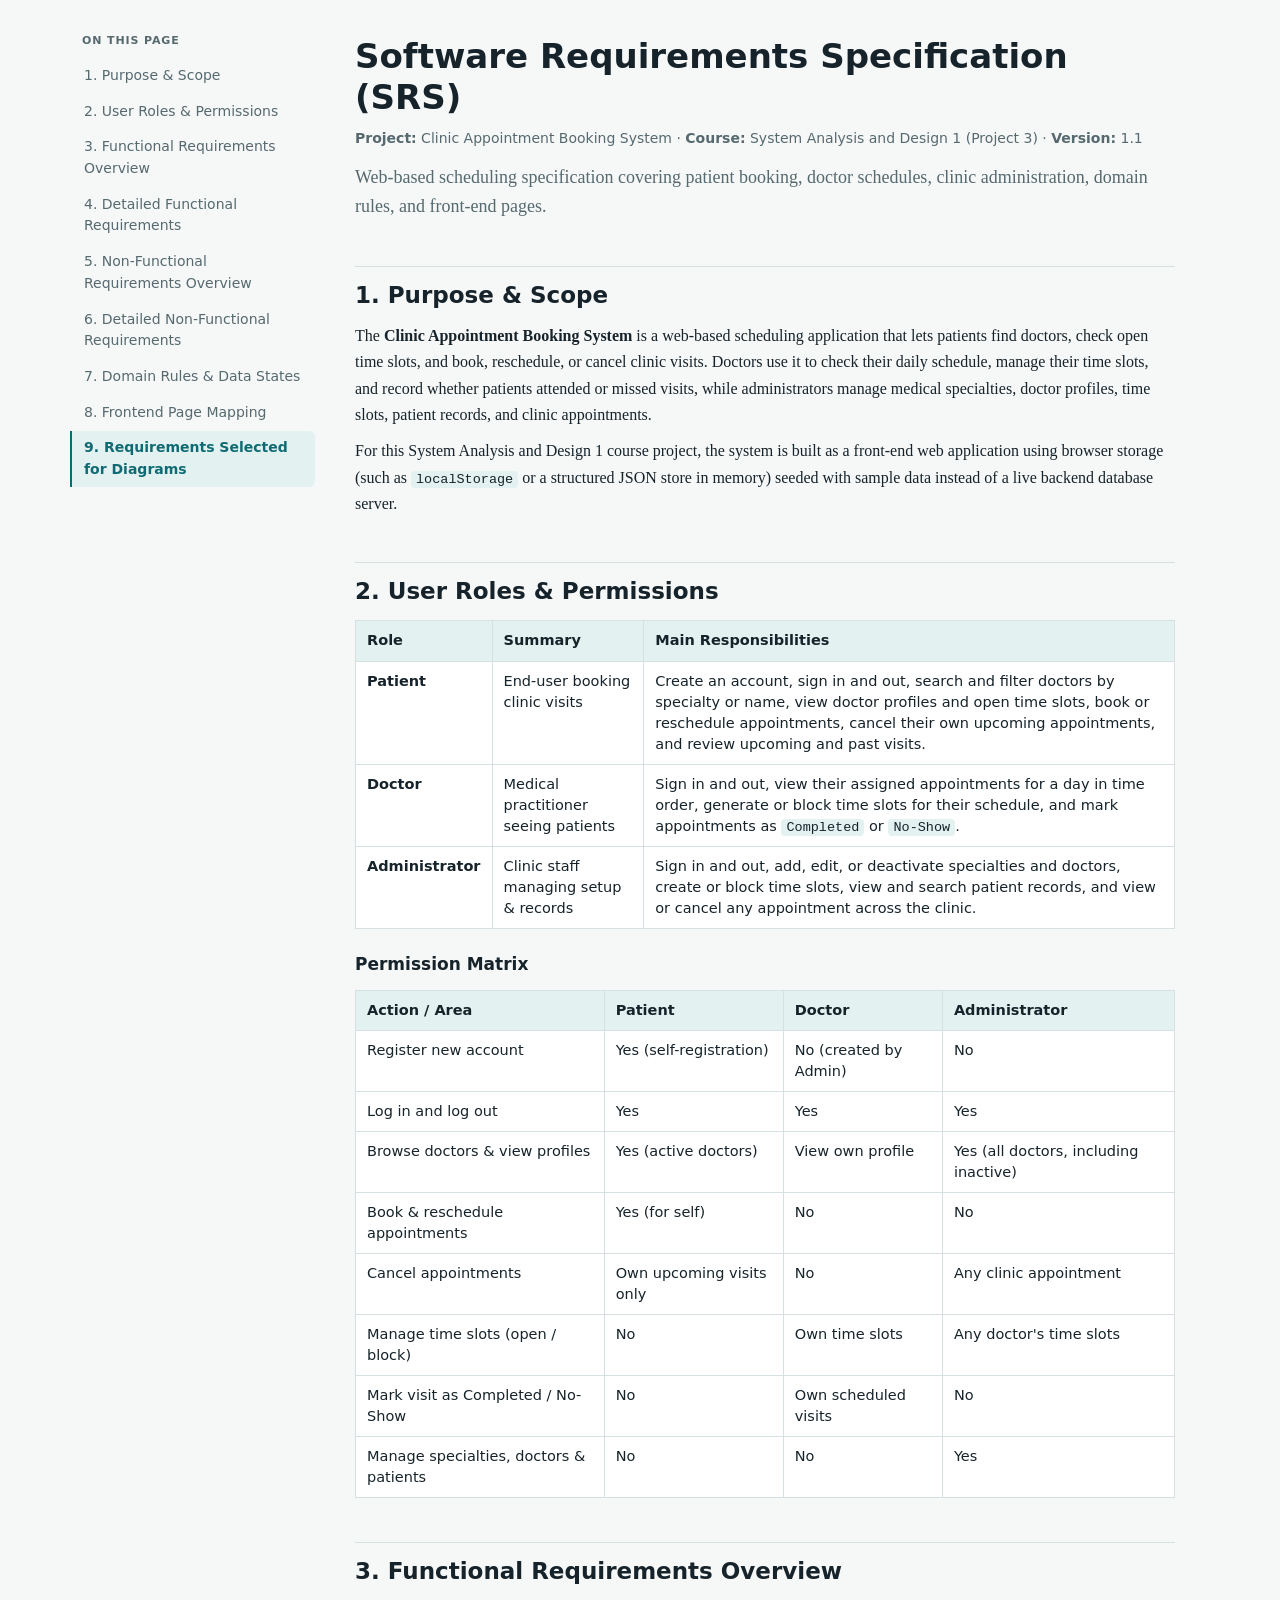
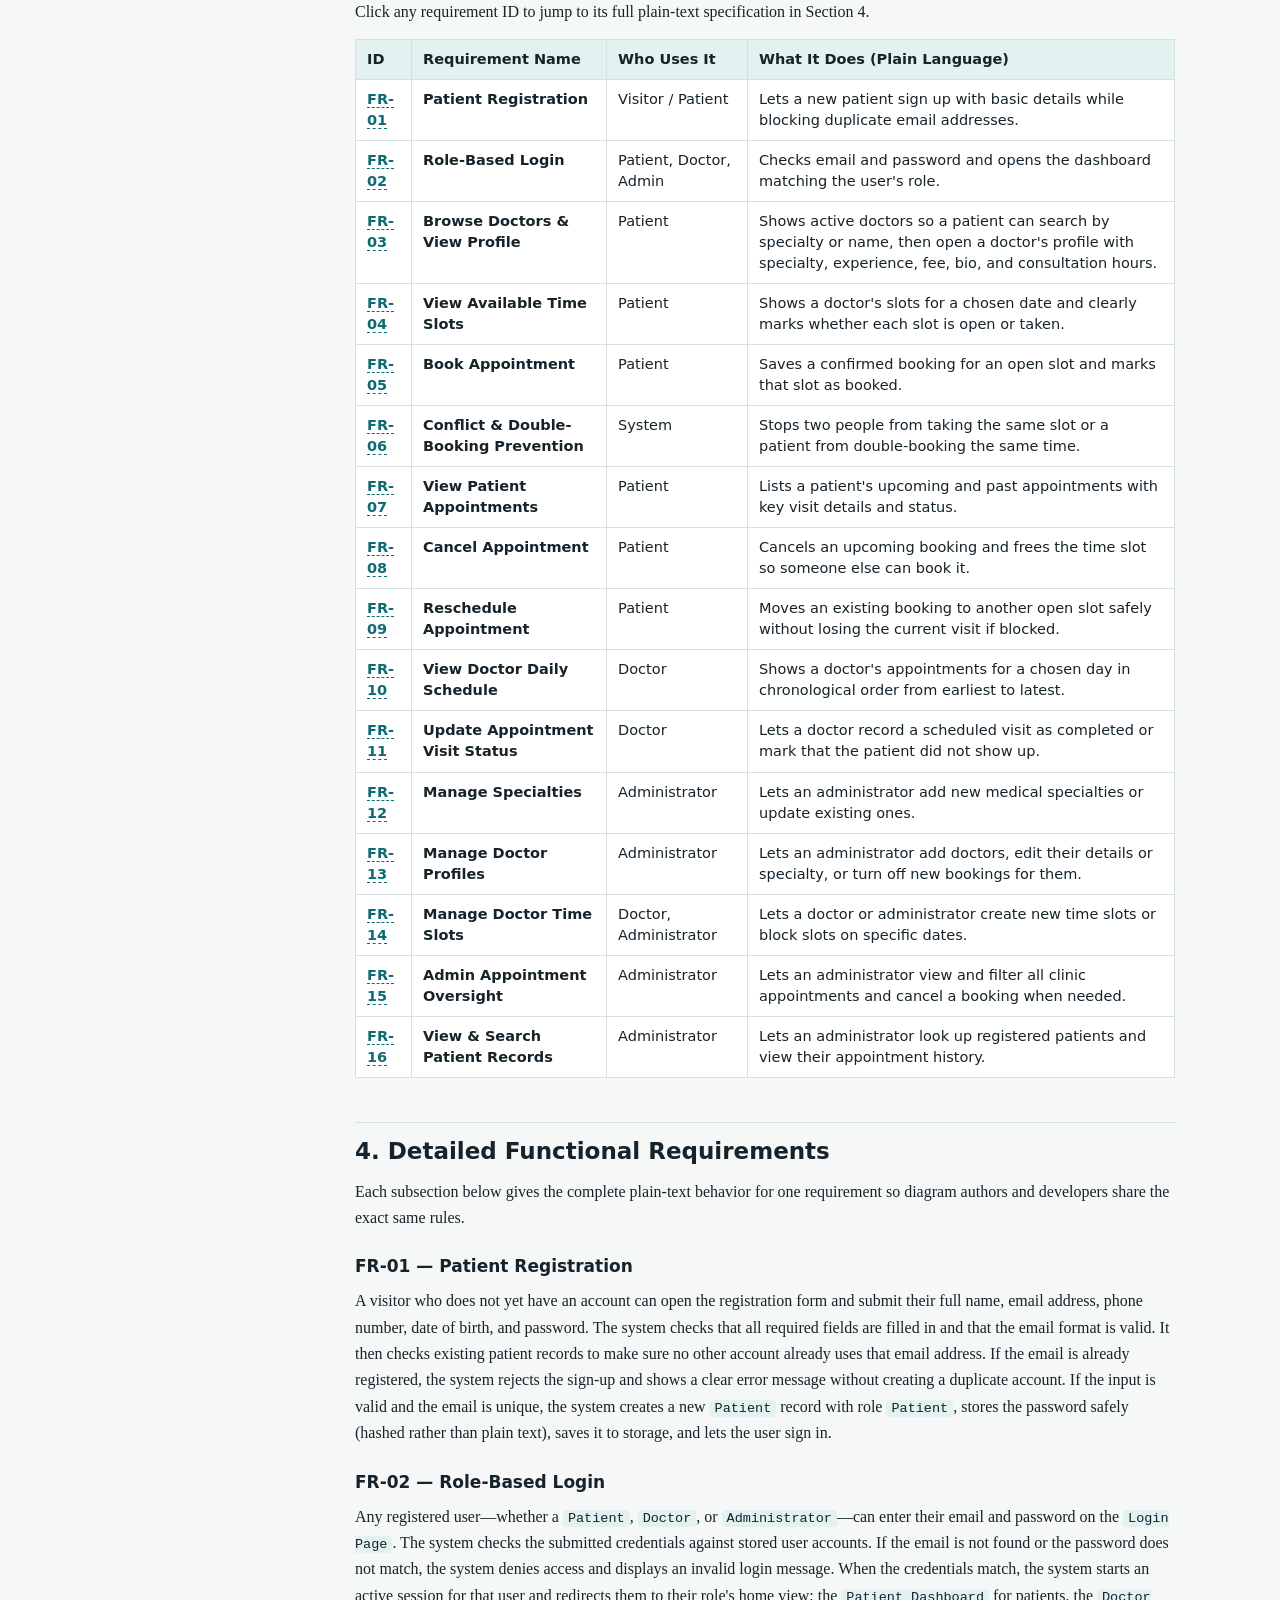
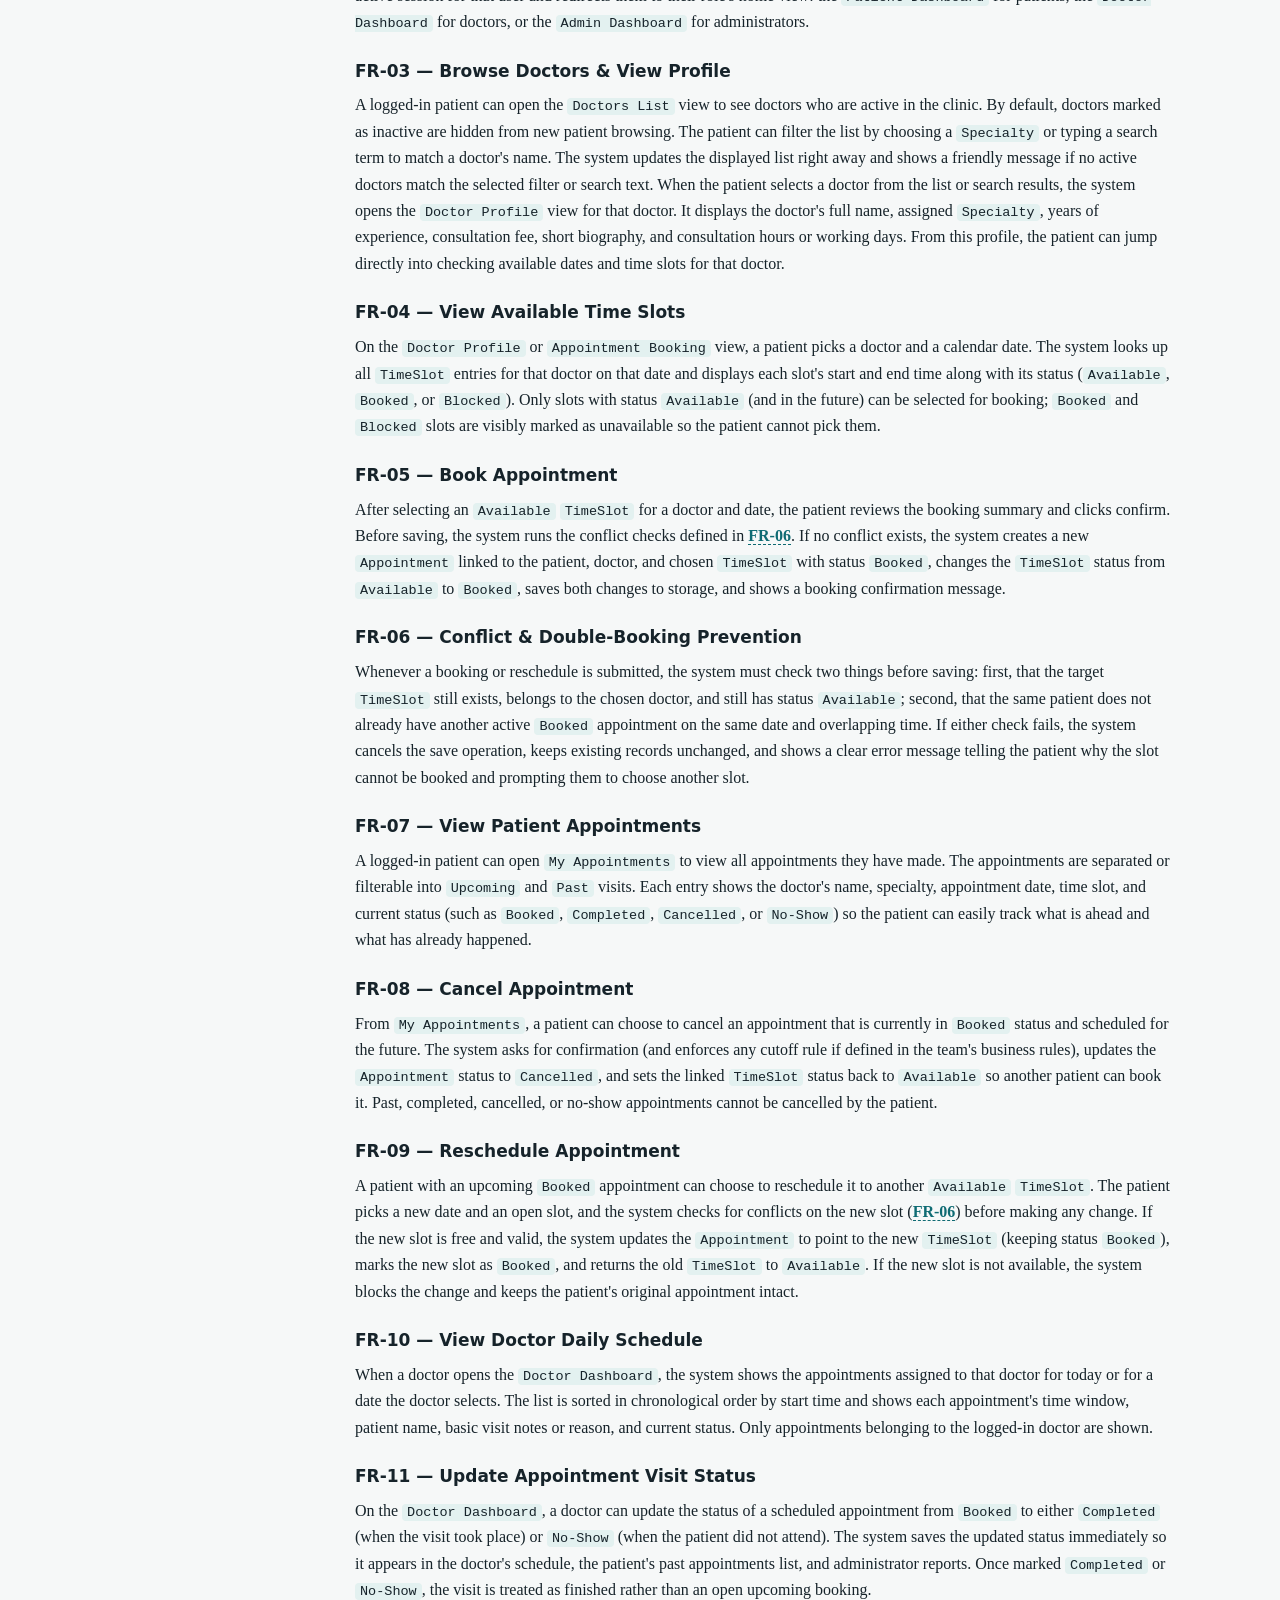
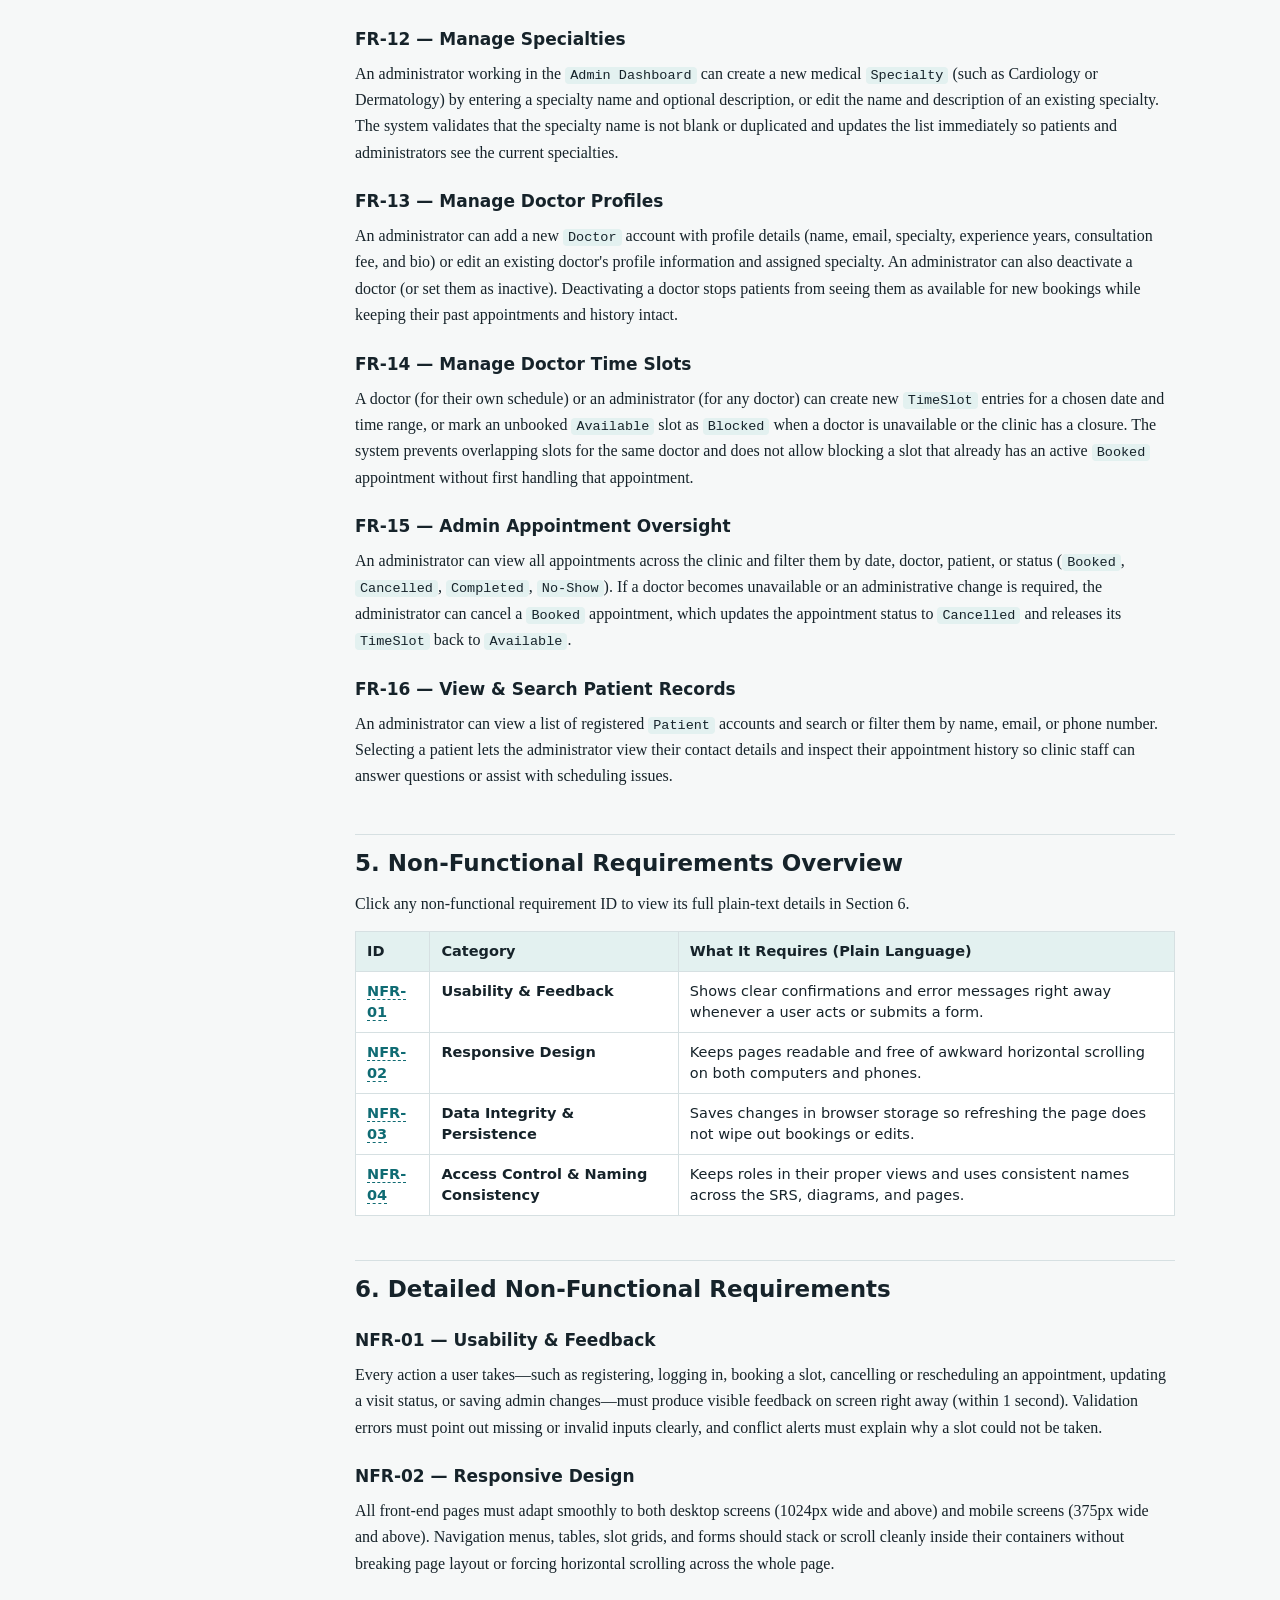
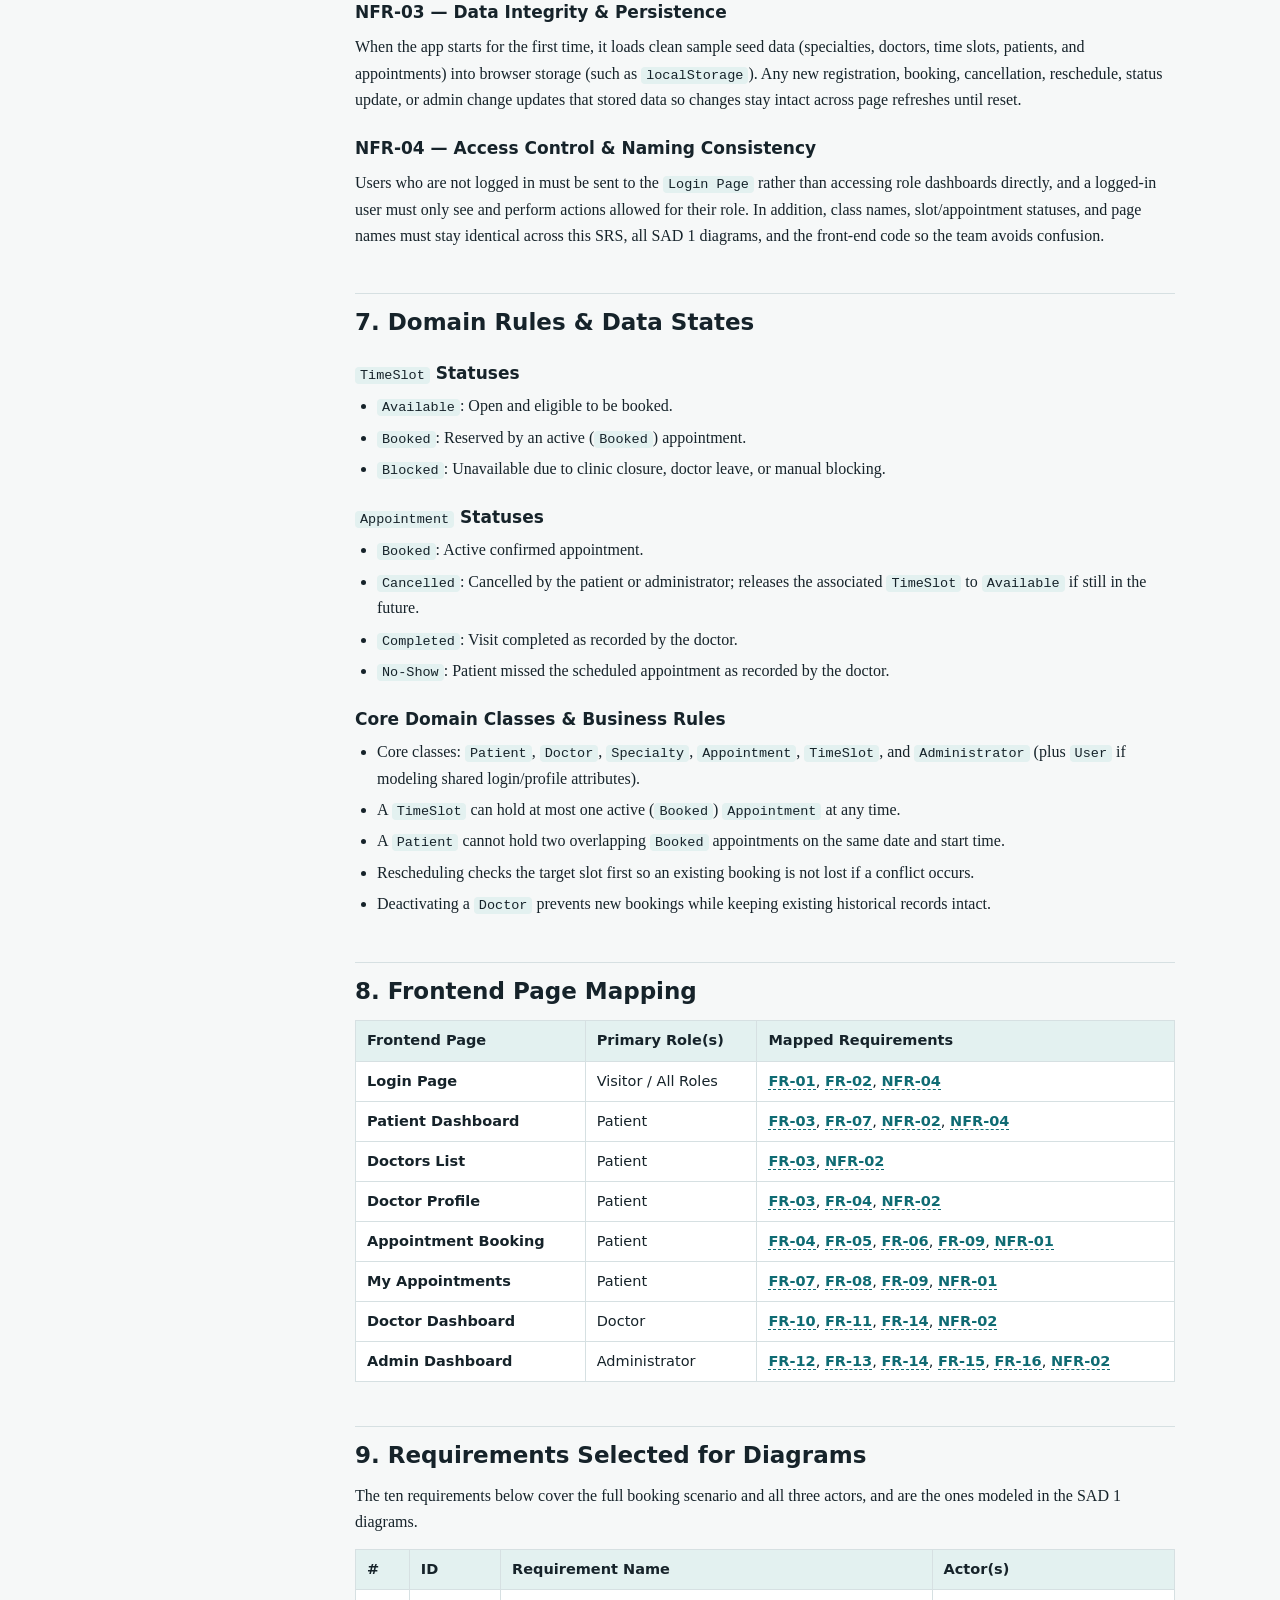
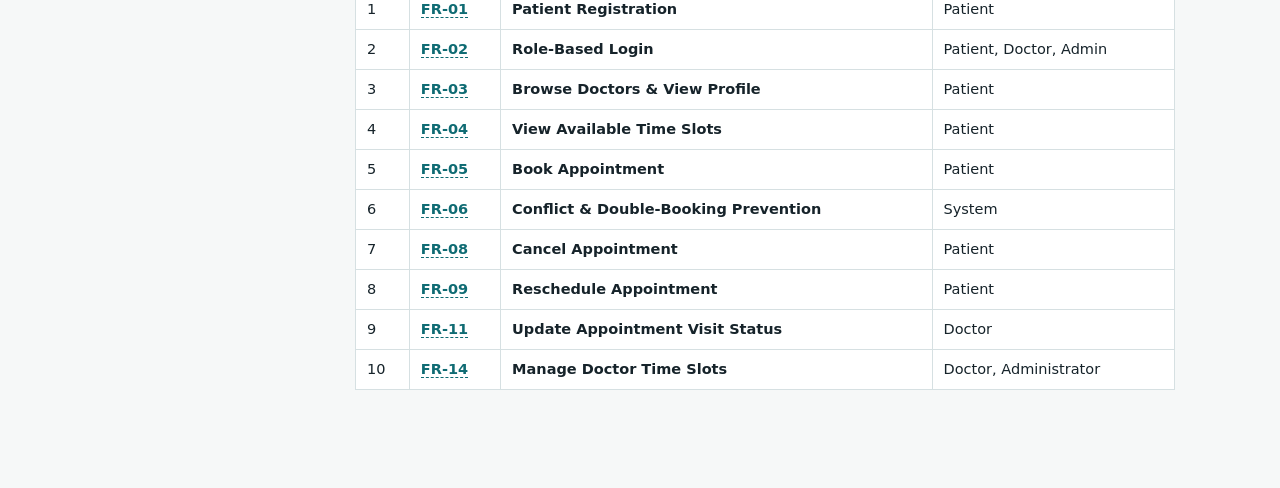
==== commit 568c0737: "Update print statement from 'Hello' to 'Goodbye'" ====
--- a/docs/SRS_CABS.html
+++ b/docs/SRS_CABS.html
@@ -1,13 +1,10 @@
 <!doctype html>
 <html lang="en">
-    <head>
-        <meta charset="utf-8" />
-        <meta name="viewport" content="width=device-width, initial-scale=1" />
-        <title>
-            Software Requirements Specification - Clinic Appointment Booking
-            System
-        </title>
-        <style>
+<head>
+<meta charset="utf-8" />
+<meta name="viewport" content="width=device-width, initial-scale=1" />
+<title>Software Requirements Specification - Clinic Appointment Booking System</title>
+<style>
             :root {
                 --bg: #f6f8f8;
                 --sf: #ffffff;
@@ -30,20 +27,13 @@
                     color-scheme: dark;
                 }
             }
-            * {
-                box-sizing: border-box;
-            }
-            html {
-                scroll-behavior: smooth;
-            }
+            * { box-sizing: border-box; }
+            html { scroll-behavior: smooth; }
             body {
                 margin: 0;
                 background: var(--bg);
                 color: var(--ink);
-                font:
-                    16px/1.65 Georgia,
-                    "Times New Roman",
-                    serif;
+                font: 16px/1.65 Georgia, "Times New Roman", serif;
             }
             .wrap {
                 display: flex;
@@ -61,10 +51,7 @@
                 max-height: 100vh;
                 overflow: auto;
                 padding: 32px 0;
-                font:
-                    14px/1.55 system-ui,
-                    -apple-system,
-                    sans-serif;
+                font: 14px/1.55 system-ui, -apple-system, sans-serif;
             }
             .toc-title {
                 font-size: 11px;
@@ -82,10 +69,7 @@
                 margin: 2px 0;
                 border-left: 2px solid transparent;
                 border-radius: 0 6px 6px 0;
-                transition:
-                    color 0.15s ease,
-                    background-color 0.15s ease,
-                    border-color 0.15s ease;
+                transition: color 0.15s ease, background-color 0.15s ease, border-color 0.15s ease;
             }
             aside a:hover {
                 color: var(--ink);
@@ -97,1160 +81,243 @@
                 background: var(--tint);
                 border-left-color: var(--brand);
             }
-            main {
-                min-width: 0;
-                flex: 1;
-                padding: 36px 0 84px;
-                max-width: 820px;
-            }
-            h1 {
-                font:
-                    700 34px/1.2 system-ui,
-                    -apple-system,
-                    sans-serif;
-                margin: 0 0 10px;
-            }
-            .meta {
-                font:
-                    14px/1.5 system-ui,
-                    -apple-system,
-                    sans-serif;
-                color: var(--mute);
-                margin: 0 0 14px;
-            }
-            .lead {
-                font-size: 18px;
-                color: var(--mute);
-                margin: 0 0 8px;
-            }
+            main { min-width: 0; flex: 1; padding: 36px 0 84px; max-width: 820px; }
+            h1 { font: 700 34px/1.2 system-ui, -apple-system, sans-serif; margin: 0 0 10px; }
+            .meta { font: 14px/1.5 system-ui, -apple-system, sans-serif; color: var(--mute); margin: 0 0 14px; }
+            .lead { font-size: 18px; color: var(--mute); margin: 0 0 8px; }
             h2 {
-                font:
-                    700 23px/1.3 system-ui,
-                    -apple-system,
-                    sans-serif;
+                font: 700 23px/1.3 system-ui, -apple-system, sans-serif;
                 margin: 44px 0 12px;
                 padding-top: 14px;
                 border-top: 1px solid var(--line);
                 scroll-margin-top: 20px;
             }
-            h3 {
-                font:
-                    700 17px/1.35 system-ui,
-                    -apple-system,
-                    sans-serif;
-                margin: 24px 0 8px;
-                scroll-margin-top: 20px;
-            }
-            p {
-                margin: 10px 0;
-            }
-            ul {
-                margin: 8px 0 14px;
-                padding-left: 22px;
-            }
-            li {
-                margin: 5px 0;
-            }
+            h3 { font: 700 17px/1.35 system-ui, -apple-system, sans-serif; margin: 24px 0 8px; scroll-margin-top: 20px; }
+            p { margin: 10px 0; }
+            ul { margin: 8px 0 14px; padding-left: 22px; }
+            li { margin: 5px 0; }
             a.req-link {
                 color: var(--brand);
                 font-weight: 700;
                 text-decoration: none;
                 border-bottom: 1px dashed var(--brand);
             }
-            a.req-link:hover {
-                border-bottom-style: solid;
-            }
+            a.req-link:hover { border-bottom-style: solid; }
             table {
                 width: 100%;
                 border-collapse: collapse;
-                font:
-                    14.5px/1.45 system-ui,
-                    -apple-system,
-                    sans-serif;
+                font: 14.5px/1.45 system-ui, -apple-system, sans-serif;
                 background: var(--sf);
                 margin: 14px 0;
             }
-            th,
-            td {
-                text-align: left;
-                padding: 9px 11px;
-                border: 1px solid var(--line);
-                vertical-align: top;
-            }
-            th {
-                background: var(--tint);
-                font-weight: 600;
-            }
+            th, td { text-align: left; padding: 9px 11px; border: 1px solid var(--line); vertical-align: top; }
+            th { background: var(--tint); font-weight: 600; }
             code {
-                font:
-                    13.5px ui-monospace,
-                    SFMono-Regular,
-                    Menlo,
-                    Consolas,
-                    monospace;
+                font: 13.5px ui-monospace, SFMono-Regular, Menlo, Consolas, monospace;
                 background: var(--tint);
                 padding: 1px 5px;
                 border-radius: 4px;
             }
             @media (max-width: 860px) {
-                aside {
-                    display: none;
-                }
-                .wrap {
-                    padding: 0 16px;
-                }
+                aside { display: none; }
+                .wrap { padding: 0 16px; }
             }
             @media print {
-                aside {
-                    display: none;
-                }
-                body {
-                    background: #fff;
-                    color: #000;
-                }
-                h2 {
-                    break-after: avoid;
-                }
-                table {
-                    break-inside: avoid;
-                }
-            }
-        </style>
-    </head>
-    <body>
-        <div class="wrap">
-            <aside id="toc" aria-label="Table of contents">
-                <div class="toc-title">On this page</div>
-            </aside>
-            <main>
-                <h1>Software Requirements Specification (SRS)</h1>
-                <p class="meta">
-                    <strong>Project:</strong> Clinic Appointment Booking System
-                    · <strong>Course:</strong> System Analysis and Design 1
-                    (Project 3) · <strong>Version:</strong> 1.0
-                </p>
-                <p class="lead">
-                    Web-based scheduling specification covering patient booking,
-                    doctor schedules, clinic administration, domain rules, and
-                    front-end pages.
-                </p>
-
-                <h2>1. Purpose &amp; Scope</h2>
-                <p>
-                    The <strong>Clinic Appointment Booking System</strong> is a
-                    web-based scheduling application that lets patients find
-                    doctors, check open time slots, and book, reschedule, or
-                    cancel clinic visits. Doctors use it to check their daily
-                    schedule, manage their time slots, and record whether
-                    patients attended or missed visits, while administrators
-                    manage medical specialties, doctor profiles, time slots,
-                    patient records, and clinic appointments.
-                </p>
-                <p>
-                    For this System Analysis and Design 1 course project, the
-                    system is built as a front-end web application using browser
-                    storage (such as <code>localStorage</code> or a structured
-                    JSON store in memory) seeded with sample data instead of a
-                    live backend database server.
-                </p>
-
-                <h2>2. User Roles &amp; Permissions</h2>
-                <table>
-                    <thead>
-                        <tr>
-                            <th>Role</th>
-                            <th>Summary</th>
-                            <th>Main Responsibilities</th>
-                        </tr>
-                    </thead>
-                    <tbody>
-                        <tr>
-                            <td><strong>Patient</strong></td>
-                            <td>End-user booking clinic visits</td>
-                            <td>
-                                Create an account, sign in and out, search and
-                                filter doctors by specialty or name, view doctor
-                                profiles and open time slots, book or reschedule
-                                appointments, cancel their own upcoming
-                                appointments, and review upcoming and past
-                                visits.
-                            </td>
-                        </tr>
-                        <tr>
-                            <td><strong>Doctor</strong></td>
-                            <td>Medical practitioner seeing patients</td>
-                            <td>
-                                Sign in and out, view their assigned
-                                appointments for a day in time order, generate
-                                or block time slots for their schedule, and mark
-                                appointments as <code>Completed</code> or
-                                <code>No-Show</code>.
-                            </td>
-                        </tr>
-                        <tr>
-                            <td><strong>Administrator</strong></td>
-                            <td>Clinic staff managing setup &amp; records</td>
-                            <td>
-                                Sign in and out, add, edit, or deactivate
-                                specialties and doctors, create or block time
-                                slots, view and search patient records, and view
-                                or cancel any appointment across the clinic.
-                            </td>
-                        </tr>
-                    </tbody>
-                </table>
-
-                <h3>Permission Matrix</h3>
-                <table>
-                    <thead>
-                        <tr>
-                            <th>Action / Area</th>
-                            <th>Patient</th>
-                            <th>Doctor</th>
-                            <th>Administrator</th>
-                        </tr>
-                    </thead>
-                    <tbody>
-                        <tr>
-                            <td>Register new account</td>
-                            <td>Yes (self-registration)</td>
-                            <td>No (created by Admin)</td>
-                            <td>No</td>
-                        </tr>
-                        <tr>
-                            <td>Log in and log out</td>
-                            <td>Yes</td>
-                            <td>Yes</td>
-                            <td>Yes</td>
-                        </tr>
-                        <tr>
-                            <td>Browse doctors &amp; view profiles</td>
-                            <td>Yes (active doctors)</td>
-                            <td>View own profile</td>
-                            <td>Yes (all doctors, including inactive)</td>
-                        </tr>
-                        <tr>
-                            <td>Book &amp; reschedule appointments</td>
-                            <td>Yes (for self)</td>
-                            <td>No</td>
-                            <td>No</td>
-                        </tr>
-                        <tr>
-                            <td>Cancel appointments</td>
-                            <td>Own upcoming visits only</td>
-                            <td>No</td>
-                            <td>Any clinic appointment</td>
-                        </tr>
-                        <tr>
-                            <td>Manage time slots (open / block)</td>
-                            <td>No</td>
-                            <td>Own time slots</td>
-                            <td>Any doctor's time slots</td>
-                        </tr>
-                        <tr>
-                            <td>Mark visit as Completed / No-Show</td>
-                            <td>No</td>
-                            <td>Own scheduled visits</td>
-                            <td>No</td>
-                        </tr>
-                        <tr>
-                            <td>Manage specialties, doctors &amp; patients</td>
-                            <td>No</td>
-                            <td>No</td>
-                            <td>Yes</td>
-                        </tr>
-                    </tbody>
-                </table>
-
-                <h2>3. Functional Requirements Overview</h2>
-                <p>
-                    Click any requirement ID to jump to its full plain-text
-                    specification in Section 4.
-                </p>
-                <table>
-                    <thead>
-                        <tr>
-                            <th>ID</th>
-                            <th>Requirement Name</th>
-                            <th>Who Uses It</th>
-                            <th>What It Does (Plain Language)</th>
-                        </tr>
-                    </thead>
-                    <tbody>
-                        <tr>
-                            <td>
-                                <a class="req-link" href="#detail-fr-01"
-                                    >FR-01</a
-                                >
-                            </td>
-                            <td><strong>Patient Registration</strong></td>
-                            <td>Visitor / Patient</td>
-                            <td>
-                                Lets a new patient sign up with basic details
-                                while blocking duplicate email addresses.
-                            </td>
-                        </tr>
-                        <tr>
-                            <td>
-                                <a class="req-link" href="#detail-fr-02"
-                                    >FR-02</a
-                                >
-                            </td>
-                            <td><strong>Role-Based Login</strong></td>
-                            <td>Patient, Doctor, Admin</td>
-                            <td>
-                                Checks email and password and opens the
-                                dashboard matching the user's role.
-                            </td>
-                        </tr>
-                        <tr>
-                            <td>
-                                <a class="req-link" href="#detail-fr-03"
-                                    >FR-03</a
-                                >
-                            </td>
-                            <td><strong>User Logout</strong></td>
-                            <td>Patient, Doctor, Admin</td>
-                            <td>
-                                Signs the current user out, clears the active
-                                session, and returns to the login screen.
-                            </td>
-                        </tr>
-                        <tr>
-                            <td>
-                                <a class="req-link" href="#detail-fr-04"
-                                    >FR-04</a
-                                >
-                            </td>
-                            <td>
-                                <strong>Browse &amp; Filter Doctors</strong>
-                            </td>
-                            <td>Patient</td>
-                            <td>
-                                Shows active doctors so a patient can browse or
-                                search by specialty or doctor name.
-                            </td>
-                        </tr>
-                        <tr>
-                            <td>
-                                <a class="req-link" href="#detail-fr-05"
-                                    >FR-05</a
-                                >
-                            </td>
-                            <td><strong>View Doctor Profile</strong></td>
-                            <td>Patient</td>
-                            <td>
-                                Displays a doctor's specialty, background, fee,
-                                experience, and consultation hours.
-                            </td>
-                        </tr>
-                        <tr>
-                            <td>
-                                <a class="req-link" href="#detail-fr-06"
-                                    >FR-06</a
-                                >
-                            </td>
-                            <td><strong>View Available Time Slots</strong></td>
-                            <td>Patient</td>
-                            <td>
-                                Shows a doctor's slots for a chosen date and
-                                clearly marks whether each slot is open or
-                                taken.
-                            </td>
-                        </tr>
-                        <tr>
-                            <td>
-                                <a class="req-link" href="#detail-fr-07"
-                                    >FR-07</a
-                                >
-                            </td>
-                            <td><strong>Book Appointment</strong></td>
-                            <td>Patient</td>
-                            <td>
-                                Saves a confirmed booking for an open slot and
-                                marks that slot as booked.
-                            </td>
-                        </tr>
-                        <tr>
-                            <td>
-                                <a class="req-link" href="#detail-fr-08"
-                                    >FR-08</a
-                                >
-                            </td>
-                            <td>
-                                <strong
-                                    >Conflict &amp; Double-Booking
-                                    Prevention</strong
-                                >
-                            </td>
-                            <td>System</td>
-                            <td>
-                                Stops two people from taking the same slot or a
-                                patient from double-booking the same time.
-                            </td>
-                        </tr>
-                        <tr>
-                            <td>
-                                <a class="req-link" href="#detail-fr-09"
-                                    >FR-09</a
-                                >
-                            </td>
-                            <td><strong>View Patient Appointments</strong></td>
-                            <td>Patient</td>
-                            <td>
-                                Lists a patient's upcoming and past appointments
-                                with key visit details and status.
-                            </td>
-                        </tr>
-                        <tr>
-                            <td>
-                                <a class="req-link" href="#detail-fr-10"
-                                    >FR-10</a
-                                >
-                            </td>
-                            <td><strong>Cancel Appointment</strong></td>
-                            <td>Patient</td>
-                            <td>
-                                Cancels an upcoming booking and frees the time
-                                slot so someone else can book it.
-                            </td>
-                        </tr>
-                        <tr>
-                            <td>
-                                <a class="req-link" href="#detail-fr-11"
-                                    >FR-11</a
-                                >
-                            </td>
-                            <td><strong>Reschedule Appointment</strong></td>
-                            <td>Patient</td>
-                            <td>
-                                Moves an existing booking to another open slot
-                                safely without losing the current visit if
-                                blocked.
-                            </td>
-                        </tr>
-                        <tr>
-                            <td>
-                                <a class="req-link" href="#detail-fr-12"
-                                    >FR-12</a
-                                >
-                            </td>
-                            <td><strong>View Doctor Daily Schedule</strong></td>
-                            <td>Doctor</td>
-                            <td>
-                                Shows a doctor's appointments for a chosen day
-                                in chronological order from earliest to latest.
-                            </td>
-                        </tr>
-                        <tr>
-                            <td>
-                                <a class="req-link" href="#detail-fr-13"
-                                    >FR-13</a
-                                >
-                            </td>
-                            <td>
-                                <strong>Update Appointment Visit Status</strong>
-                            </td>
-                            <td>Doctor</td>
-                            <td>
-                                Lets a doctor record a scheduled visit as
-                                completed or mark that the patient did not show
-                                up.
-                            </td>
-                        </tr>
-                        <tr>
-                            <td>
-                                <a class="req-link" href="#detail-fr-14"
-                                    >FR-14</a
-                                >
-                            </td>
-                            <td><strong>Manage Specialties</strong></td>
-                            <td>Administrator</td>
-                            <td>
-                                Lets an administrator add new medical
-                                specialties or update existing ones.
-                            </td>
-                        </tr>
-                        <tr>
-                            <td>
-                                <a class="req-link" href="#detail-fr-15"
-                                    >FR-15</a
-                                >
-                            </td>
-                            <td><strong>Manage Doctor Profiles</strong></td>
-                            <td>Administrator</td>
-                            <td>
-                                Lets an administrator add doctors, edit their
-                                details or specialty, or turn off new bookings
-                                for them.
-                            </td>
-                        </tr>
-                        <tr>
-                            <td>
-                                <a class="req-link" href="#detail-fr-16"
-                                    >FR-16</a
-                                >
-                            </td>
-                            <td><strong>Manage Doctor Time Slots</strong></td>
-                            <td>Doctor, Administrator</td>
-                            <td>
-                                Lets a doctor or administrator create new time
-                                slots or block slots on specific dates.
-                            </td>
-                        </tr>
-                        <tr>
-                            <td>
-                                <a class="req-link" href="#detail-fr-17"
-                                    >FR-17</a
-                                >
-                            </td>
-                            <td>
-                                <strong>Admin Appointment Oversight</strong>
-                            </td>
-                            <td>Administrator</td>
-                            <td>
-                                Lets an administrator view and filter all clinic
-                                appointments and cancel a booking when needed.
-                            </td>
-                        </tr>
-                        <tr>
-                            <td>
-                                <a class="req-link" href="#detail-fr-18"
-                                    >FR-18</a
-                                >
-                            </td>
-                            <td>
-                                <strong
-                                    >View &amp; Search Patient Records</strong
-                                >
-                            </td>
-                            <td>Administrator</td>
-                            <td>
-                                Lets an administrator look up registered
-                                patients and view their appointment history.
-                            </td>
-                        </tr>
-                    </tbody>
-                </table>
-
-                <h2>4. Detailed Functional Requirements</h2>
-                <p>
-                    Each subsection below gives the complete plain-text behavior
-                    for one requirement so diagram authors and developers share
-                    the exact same rules.
-                </p>
-
-                <h3 id="detail-fr-01">FR-01 — Patient Registration</h3>
-                <p>
-                    A visitor who does not yet have an account can open the
-                    registration form and submit their full name, email address,
-                    phone number, date of birth, and password. The system checks
-                    that all required fields are filled in and that the email
-                    format is valid. It then checks existing patient records to
-                    make sure no other account already uses that email address.
-                    If the email is already registered, the system rejects the
-                    sign-up and shows a clear error message without creating a
-                    duplicate account. If the input is valid and the email is
-                    unique, the system creates a new <code>Patient</code> record
-                    with role <code>Patient</code>, stores the password safely
-                    (hashed rather than plain text), saves it to storage, and
-                    lets the user sign in.
-                </p>
-
-                <h3 id="detail-fr-02">FR-02 — Role-Based Login</h3>
-                <p>
-                    Any registered user—whether a <code>Patient</code>,
-                    <code>Doctor</code>, or <code>Administrator</code>—can enter
-                    their email and password on the <code>Login Page</code>. The
-                    system checks the submitted credentials against stored user
-                    accounts. If the email is not found or the password does not
-                    match, the system denies access and displays an invalid
-                    login message. When the credentials match, the system starts
-                    an active session for that user and redirects them to their
-                    role's home view: the <code>Patient Dashboard</code> for
-                    patients, the <code>Doctor Dashboard</code> for doctors, or
-                    the <code>Admin Dashboard</code> for administrators.
-                </p>
-
-                <h3 id="detail-fr-03">FR-03 — User Logout</h3>
-                <p>
-                    Any user who is currently signed in can click the logout
-                    action from the navigation bar or dashboard. When triggered,
-                    the system clears the active user session information and
-                    removes access to role-protected views. The user is then
-                    returned to the <code>Login Page</code>, and pressing the
-                    browser back button should not allow them to act as a
-                    signed-in user without logging in again.
-                </p>
-
-                <h3 id="detail-fr-04">FR-04 — Browse &amp; Filter Doctors</h3>
-                <p>
-                    A logged-in patient can open the
-                    <code>Doctors List</code> view to see doctors who are active
-                    in the clinic. By default, doctors marked as inactive are
-                    hidden from new patient browsing. The patient can filter the
-                    list by choosing a <code>Specialty</code> or typing a search
-                    term to match a doctor's name. The system updates the
-                    displayed list right away and shows a friendly message if no
-                    active doctors match the selected filter or search text.
-                </p>
-
-                <h3 id="detail-fr-05">FR-05 — View Doctor Profile</h3>
-                <p>
-                    When a patient selects a doctor from the list or search
-                    results, the system opens the
-                    <code>Doctor Profile</code> view for that doctor. It
-                    displays the doctor's full name, assigned
-                    <code>Specialty</code>, years of experience, consultation
-                    fee, short biography, and consultation hours or working
-                    days. From this profile, the patient can jump directly into
-                    checking available dates and time slots for that doctor.
-                </p>
-
-                <h3 id="detail-fr-06">FR-06 — View Available Time Slots</h3>
-                <p>
-                    On the <code>Doctor Profile</code> or
-                    <code>Appointment Booking</code> view, a patient picks a
-                    doctor and a calendar date. The system looks up all
-                    <code>TimeSlot</code> entries for that doctor on that date
-                    and displays each slot's start and end time along with its
-                    status (<code>Available</code>, <code>Booked</code>, or
-                    <code>Blocked</code>). Only slots with status
-                    <code>Available</code> (and in the future) can be selected
-                    for booking; <code>Booked</code> and
-                    <code>Blocked</code> slots are visibly marked as unavailable
-                    so the patient cannot pick them.
-                </p>
-
-                <h3 id="detail-fr-07">FR-07 — Book Appointment</h3>
-                <p>
-                    After selecting an <code>Available</code>
-                    <code>TimeSlot</code> for a doctor and date, the patient
-                    reviews the booking summary and clicks confirm. Before
-                    saving, the system runs the conflict checks defined in
-                    <a class="req-link" href="#detail-fr-08">FR-08</a>. If no
-                    conflict exists, the system creates a new
-                    <code>Appointment</code> linked to the patient, doctor, and
-                    chosen <code>TimeSlot</code> with status
-                    <code>Booked</code>, changes the
-                    <code>TimeSlot</code> status from <code>Available</code> to
-                    <code>Booked</code>, saves both changes to storage, and
-                    shows a booking confirmation message.
-                </p>
-
-                <h3 id="detail-fr-08">
-                    FR-08 — Conflict &amp; Double-Booking Prevention
-                </h3>
-                <p>
-                    Whenever a booking or reschedule is submitted, the system
-                    must check two things before saving: first, that the target
-                    <code>TimeSlot</code> still exists, belongs to the chosen
-                    doctor, and still has status <code>Available</code>; second,
-                    that the same patient does not already have another active
-                    <code>Booked</code> appointment on the same date and
-                    overlapping time. If either check fails, the system cancels
-                    the save operation, keeps existing records unchanged, and
-                    shows a clear error message telling the patient why the slot
-                    cannot be booked and prompting them to choose another slot.
-                </p>
-
-                <h3 id="detail-fr-09">FR-09 — View Patient Appointments</h3>
-                <p>
-                    A logged-in patient can open <code>My Appointments</code> to
-                    view all appointments they have made. The appointments are
-                    separated or filterable into <code>Upcoming</code> and
-                    <code>Past</code> visits. Each entry shows the doctor's
-                    name, specialty, appointment date, time slot, and current
-                    status (such as <code>Booked</code>, <code>Completed</code>,
-                    <code>Cancelled</code>, or <code>No-Show</code>) so the
-                    patient can easily track what is ahead and what has already
-                    happened.
-                </p>
-
-                <h3 id="detail-fr-10">FR-10 — Cancel Appointment</h3>
-                <p>
-                    From <code>My Appointments</code>, a patient can choose to
-                    cancel an appointment that is currently in
-                    <code>Booked</code> status and scheduled for the future. The
-                    system asks for confirmation (and enforces any cutoff rule
-                    if defined in the team's business rules), updates the
-                    <code>Appointment</code> status to <code>Cancelled</code>,
-                    and sets the linked <code>TimeSlot</code> status back to
-                    <code>Available</code> so another patient can book it. Past,
-                    completed, cancelled, or no-show appointments cannot be
-                    cancelled by the patient.
-                </p>
-
-                <h3 id="detail-fr-11">FR-11 — Reschedule Appointment</h3>
-                <p>
-                    A patient with an upcoming <code>Booked</code> appointment
-                    can choose to reschedule it to another
-                    <code>Available</code> <code>TimeSlot</code>. The patient
-                    picks a new date and an open slot, and the system checks for
-                    conflicts on the new slot (<a
-                        class="req-link"
-                        href="#detail-fr-08"
-                        >FR-08</a
-                    >) before making any change. If the new slot is free and
-                    valid, the system updates the <code>Appointment</code> to
-                    point to the new <code>TimeSlot</code> (keeping status
-                    <code>Booked</code>), marks the new slot as
-                    <code>Booked</code>, and returns the old
-                    <code>TimeSlot</code> to <code>Available</code>. If the new
-                    slot is not available, the system blocks the change and
-                    keeps the patient's original appointment intact.
-                </p>
-
-                <h3 id="detail-fr-12">FR-12 — View Doctor Daily Schedule</h3>
-                <p>
-                    When a doctor opens the <code>Doctor Dashboard</code>, the
-                    system shows the appointments assigned to that doctor for
-                    today or for a date the doctor selects. The list is sorted
-                    in chronological order by start time and shows each
-                    appointment's time window, patient name, basic visit notes
-                    or reason, and current status. Only appointments belonging
-                    to the logged-in doctor are shown.
-                </p>
-
-                <h3 id="detail-fr-13">
-                    FR-13 — Update Appointment Visit Status
-                </h3>
-                <p>
-                    On the <code>Doctor Dashboard</code>, a doctor can update
-                    the status of a scheduled appointment from
-                    <code>Booked</code> to either <code>Completed</code> (when
-                    the visit took place) or <code>No-Show</code> (when the
-                    patient did not attend). The system saves the updated status
-                    immediately so it appears in the doctor's schedule, the
-                    patient's past appointments list, and administrator reports.
-                    Once marked <code>Completed</code> or <code>No-Show</code>,
-                    the visit is treated as finished rather than an open
-                    upcoming booking.
-                </p>
-
-                <h3 id="detail-fr-14">FR-14 — Manage Specialties</h3>
-                <p>
-                    An administrator working in the
-                    <code>Admin Dashboard</code> can create a new medical
-                    <code>Specialty</code> (such as Cardiology or Dermatology)
-                    by entering a specialty name and optional description, or
-                    edit the name and description of an existing specialty. The
-                    system validates that the specialty name is not blank or
-                    duplicated and updates the list immediately so patients and
-                    administrators see the current specialties.
-                </p>
-
-                <h3 id="detail-fr-15">FR-15 — Manage Doctor Profiles</h3>
-                <p>
-                    An administrator can add a new <code>Doctor</code> account
-                    with profile details (name, email, specialty, experience
-                    years, consultation fee, and bio) or edit an existing
-                    doctor's profile information and assigned specialty. An
-                    administrator can also deactivate a doctor (or set them as
-                    inactive). Deactivating a doctor stops patients from seeing
-                    them as available for new bookings while keeping their past
-                    appointments and history intact.
-                </p>
-
-                <h3 id="detail-fr-16">FR-16 — Manage Doctor Time Slots</h3>
-                <p>
-                    A doctor (for their own schedule) or an administrator (for
-                    any doctor) can create new <code>TimeSlot</code> entries for
-                    a chosen date and time range, or mark an unbooked
-                    <code>Available</code> slot as <code>Blocked</code> when a
-                    doctor is unavailable or the clinic has a closure. The
-                    system prevents overlapping slots for the same doctor and
-                    does not allow blocking a slot that already has an active
-                    <code>Booked</code> appointment without first handling that
-                    appointment.
-                </p>
-
-                <h3 id="detail-fr-17">FR-17 — Admin Appointment Oversight</h3>
-                <p>
-                    An administrator can view all appointments across the clinic
-                    and filter them by date, doctor, patient, or status
-                    (<code>Booked</code>, <code>Cancelled</code>,
-                    <code>Completed</code>, <code>No-Show</code>). If a doctor
-                    becomes unavailable or an administrative change is required,
-                    the administrator can cancel a
-                    <code>Booked</code> appointment, which updates the
-                    appointment status to <code>Cancelled</code> and releases
-                    its <code>TimeSlot</code> back to <code>Available</code>.
-                </p>
-
-                <h3 id="detail-fr-18">
-                    FR-18 — View &amp; Search Patient Records
-                </h3>
-                <p>
-                    An administrator can view a list of registered
-                    <code>Patient</code> accounts and search or filter them by
-                    name, email, or phone number. Selecting a patient lets the
-                    administrator view their contact details and inspect their
-                    appointment history so clinic staff can answer questions or
-                    assist with scheduling issues.
-                </p>
-
-                <h2>5. Non-Functional Requirements Overview</h2>
-                <p>
-                    Click any non-functional requirement ID to view its full
-                    plain-text details in Section 6.
-                </p>
-                <table>
-                    <thead>
-                        <tr>
-                            <th>ID</th>
-                            <th>Category</th>
-                            <th>What It Requires (Plain Language)</th>
-                        </tr>
-                    </thead>
-                    <tbody>
-                        <tr>
-                            <td>
-                                <a class="req-link" href="#detail-nfr-01"
-                                    >NFR-01</a
-                                >
-                            </td>
-                            <td><strong>Usability &amp; Feedback</strong></td>
-                            <td>
-                                Shows clear confirmations and error messages
-                                right away whenever a user acts or submits a
-                                form.
-                            </td>
-                        </tr>
-                        <tr>
-                            <td>
-                                <a class="req-link" href="#detail-nfr-02"
-                                    >NFR-02</a
-                                >
-                            </td>
-                            <td><strong>Responsive Design</strong></td>
-                            <td>
-                                Keeps pages readable and free of awkward
-                                horizontal scrolling on both computers and
-                                phones.
-                            </td>
-                        </tr>
-                        <tr>
-                            <td>
-                                <a class="req-link" href="#detail-nfr-03"
-                                    >NFR-03</a
-                                >
-                            </td>
-                            <td>
-                                <strong
-                                    >Data Integrity &amp; Persistence</strong
-                                >
-                            </td>
-                            <td>
-                                Saves changes in browser storage so refreshing
-                                the page does not wipe out bookings or edits.
-                            </td>
-                        </tr>
-                        <tr>
-                            <td>
-                                <a class="req-link" href="#detail-nfr-04"
-                                    >NFR-04</a
-                                >
-                            </td>
-                            <td>
-                                <strong
-                                    >Access Control &amp; Consistency</strong
-                                >
-                            </td>
-                            <td>
-                                Keeps roles in their proper views and uses
-                                consistent names across the SRS, diagrams, and
-                                pages.
-                            </td>
-                        </tr>
-                    </tbody>
-                </table>
-
-                <h2>6. Detailed Non-Functional Requirements</h2>
-
-                <h3 id="detail-nfr-01">NFR-01 — Usability &amp; Feedback</h3>
-                <p>
-                    Every action a user takes—such as registering, logging in,
-                    booking a slot, cancelling or rescheduling an appointment,
-                    updating a visit status, or saving admin changes—must
-                    produce visible feedback on screen right away (within 1
-                    second). Validation errors must point out missing or invalid
-                    inputs clearly, and conflict alerts must explain why a slot
-                    could not be taken.
-                </p>
-
-                <h3 id="detail-nfr-02">NFR-02 — Responsive Design</h3>
-                <p>
-                    All front-end pages must adapt smoothly to both desktop
-                    screens (1024px wide and above) and mobile screens (375px
-                    wide and above). Navigation menus, tables, slot grids, and
-                    forms should stack or scroll cleanly inside their containers
-                    without breaking page layout or forcing horizontal scrolling
-                    across the whole page.
-                </p>
-
-                <h3 id="detail-nfr-03">
-                    NFR-03 — Data Integrity &amp; Persistence
-                </h3>
-                <p>
-                    When the app starts for the first time, it loads clean
-                    sample seed data (specialties, doctors, time slots,
-                    patients, and appointments) into browser storage (such as
-                    <code>localStorage</code>). Any new registration, booking,
-                    cancellation, reschedule, status update, or admin change
-                    updates that stored data so changes stay intact across page
-                    refreshes until reset.
-                </p>
-
-                <h3 id="detail-nfr-04">
-                    NFR-04 — Access Control &amp; Naming Consistency
-                </h3>
-                <p>
-                    Users who are not logged in must be sent to the
-                    <code>Login Page</code> rather than accessing role
-                    dashboards directly, and a logged-in user must only see and
-                    perform actions allowed for their role. In addition, class
-                    names, slot/appointment statuses, and page names must stay
-                    identical across this SRS, all SAD 1 diagrams, and the
-                    front-end code so the team avoids confusion.
-                </p>
-
-                <h2>7. Domain Rules &amp; Data States</h2>
-                <h3><code>TimeSlot</code> Statuses</h3>
-                <ul>
-                    <li>
-                        <code>Available</code>: Open and eligible to be booked.
-                    </li>
-                    <li>
-                        <code>Booked</code>: Reserved by an active
-                        (<code>Booked</code>) appointment.
-                    </li>
-                    <li>
-                        <code>Blocked</code>: Unavailable due to clinic closure,
-                        doctor leave, or manual blocking.
-                    </li>
-                </ul>
-
-                <h3><code>Appointment</code> Statuses</h3>
-                <ul>
-                    <li><code>Booked</code>: Active confirmed appointment.</li>
-                    <li>
-                        <code>Cancelled</code>: Cancelled by the patient or
-                        administrator; releases the associated
-                        <code>TimeSlot</code> to <code>Available</code> if still
-                        in the future.
-                    </li>
-                    <li>
-                        <code>Completed</code>: Visit completed as recorded by
-                        the doctor.
-                    </li>
-                    <li>
-                        <code>No-Show</code>: Patient missed the scheduled
-                        appointment as recorded by the doctor.
-                    </li>
-                </ul>
-
-                <h3>Core Domain Classes &amp; Business Rules</h3>
-                <ul>
-                    <li>
-                        Core classes: <code>Patient</code>, <code>Doctor</code>,
-                        <code>Specialty</code>, <code>Appointment</code>,
-                        <code>TimeSlot</code>, and
-                        <code>Administrator</code> (plus <code>User</code> if
-                        modeling shared login/profile attributes).
-                    </li>
-                    <li>
-                        A <code>TimeSlot</code> can hold at most one active
-                        (<code>Booked</code>) <code>Appointment</code> at any
-                        time.
-                    </li>
-                    <li>
-                        A <code>Patient</code> cannot hold two overlapping
-                        <code>Booked</code> appointments on the same date and
-                        start time.
-                    </li>
-                    <li>
-                        Rescheduling checks the target slot first so an existing
-                        booking is not lost if a conflict occurs.
-                    </li>
-                    <li>
-                        Deactivating a <code>Doctor</code> prevents new bookings
-                        while keeping existing historical records intact.
-                    </li>
-                </ul>
-
-                <h2>8. Frontend Page Mapping</h2>
-                <table>
-                    <thead>
-                        <tr>
-                            <th>Frontend Page</th>
-                            <th>Primary Role(s)</th>
-                            <th>Mapped Requirements</th>
-                        </tr>
-                    </thead>
-                    <tbody>
-                        <tr>
-                            <td><strong>Login Page</strong></td>
-                            <td>Visitor / All Roles</td>
-                            <td>
-                                <a class="req-link" href="#detail-fr-01"
-                                    >FR-01</a
-                                >,
-                                <a class="req-link" href="#detail-fr-02"
-                                    >FR-02</a
-                                >,
-                                <a class="req-link" href="#detail-fr-03"
-                                    >FR-03</a
-                                >,
-                                <a class="req-link" href="#detail-nfr-04"
-                                    >NFR-04</a
-                                >
-                            </td>
-                        </tr>
-                        <tr>
-                            <td><strong>Patient Dashboard</strong></td>
-                            <td>Patient</td>
-                            <td>
-                                <a class="req-link" href="#detail-fr-03"
-                                    >FR-03</a
-                                >,
-                                <a class="req-link" href="#detail-fr-04"
-                                    >FR-04</a
-                                >,
-                                <a class="req-link" href="#detail-fr-09"
-                                    >FR-09</a
-                                >,
-                                <a class="req-link" href="#detail-nfr-02"
-                                    >NFR-02</a
-                                >,
-                                <a class="req-link" href="#detail-nfr-04"
-                                    >NFR-04</a
-                                >
-                            </td>
-                        </tr>
-                        <tr>
-                            <td><strong>Doctors List</strong></td>
-                            <td>Patient</td>
-                            <td>
-                                <a class="req-link" href="#detail-fr-04"
-                                    >FR-04</a
-                                >,
-                                <a class="req-link" href="#detail-fr-05"
-                                    >FR-05</a
-                                >,
-                                <a class="req-link" href="#detail-nfr-02"
-                                    >NFR-02</a
-                                >
-                            </td>
-                        </tr>
-                        <tr>
-                            <td><strong>Doctor Profile</strong></td>
-                            <td>Patient</td>
-                            <td>
-                                <a class="req-link" href="#detail-fr-05"
-                                    >FR-05</a
-                                >,
-                                <a class="req-link" href="#detail-fr-06"
-                                    >FR-06</a
-                                >,
-                                <a class="req-link" href="#detail-nfr-02"
-                                    >NFR-02</a
-                                >
-                            </td>
-                        </tr>
-                        <tr>
-                            <td><strong>Appointment Booking</strong></td>
-                            <td>Patient</td>
-                            <td>
-                                <a class="req-link" href="#detail-fr-06"
-                                    >FR-06</a
-                                >,
-                                <a class="req-link" href="#detail-fr-07"
-                                    >FR-07</a
-                                >,
-                                <a class="req-link" href="#detail-fr-08"
-                                    >FR-08</a
-                                >,
-                                <a class="req-link" href="#detail-fr-11"
-                                    >FR-11</a
-                                >,
-                                <a class="req-link" href="#detail-nfr-01"
-                                    >NFR-01</a
-                                >
-                            </td>
-                        </tr>
-                        <tr>
-                            <td><strong>My Appointments</strong></td>
-                            <td>Patient</td>
-                            <td>
-                                <a class="req-link" href="#detail-fr-09"
-                                    >FR-09</a
-                                >,
-                                <a class="req-link" href="#detail-fr-10"
-                                    >FR-10</a
-                                >,
-                                <a class="req-link" href="#detail-fr-11"
-                                    >FR-11</a
-                                >,
-                                <a class="req-link" href="#detail-nfr-01"
-                                    >NFR-01</a
-                                >
-                            </td>
-                        </tr>
-                        <tr>
-                            <td><strong>Doctor Dashboard</strong></td>
-                            <td>Doctor</td>
-                            <td>
-                                <a class="req-link" href="#detail-fr-03"
-                                    >FR-03</a
-                                >,
-                                <a class="req-link" href="#detail-fr-12"
-                                    >FR-12</a
-                                >,
-                                <a class="req-link" href="#detail-fr-13"
-                                    >FR-13</a
-                                >,
-                                <a class="req-link" href="#detail-fr-16"
-                                    >FR-16</a
-                                >,
-                                <a class="req-link" href="#detail-nfr-02"
-                                    >NFR-02</a
-                                >
-                            </td>
-                        </tr>
-                        <tr>
-                            <td><strong>Admin Dashboard</strong></td>
-                            <td>Administrator</td>
-                            <td>
-                                <a class="req-link" href="#detail-fr-03"
-                                    >FR-03</a
-                                >,
-                                <a class="req-link" href="#detail-fr-14"
-                                    >FR-14</a
-                                >,
-                                <a class="req-link" href="#detail-fr-15"
-                                    >FR-15</a
-                                >,
-                                <a class="req-link" href="#detail-fr-16"
-                                    >FR-16</a
-                                >,
-                                <a class="req-link" href="#detail-fr-17"
-                                    >FR-17</a
-                                >,
-                                <a class="req-link" href="#detail-fr-18"
-                                    >FR-18</a
-                                >,
-                                <a class="req-link" href="#detail-nfr-02"
-                                    >NFR-02</a
-                                >
-                            </td>
-                        </tr>
-                    </tbody>
-                </table>
-            </main>
-        </div>
-
-        <script>
+                aside { display: none; }
+                body { background: #fff; color: #000; }
+                h2 { break-after: avoid; }
+                table { break-inside: avoid; }
+            }
+</style>
+</head>
+<body>
+<div class="wrap">
+<aside id="toc" aria-label="Table of contents"><div class="toc-title">On this page</div></aside>
+<main>
+<h1>Software Requirements Specification (SRS)</h1>
+<p class="meta"><strong>Project:</strong> Clinic Appointment Booking System · <strong>Course:</strong> System Analysis and Design 1 (Project 3) · <strong>Version:</strong> 1.1</p>
+<p class="lead">Web-based scheduling specification covering patient booking, doctor schedules, clinic administration, domain rules, and front-end pages.</p>
+
+<h2>1. Purpose &amp; Scope</h2>
+<p>The <strong>Clinic Appointment Booking System</strong> is a web-based scheduling application that lets patients find doctors, check open time slots, and book, reschedule, or cancel clinic visits. Doctors use it to check their daily schedule, manage their time slots, and record whether patients attended or missed visits, while administrators manage medical specialties, doctor profiles, time slots, patient records, and clinic appointments.</p>
+<p>For this System Analysis and Design 1 course project, the system is built as a front-end web application using browser storage (such as <code>localStorage</code> or a structured JSON store in memory) seeded with sample data instead of a live backend database server.</p>
+
+<h2>2. User Roles &amp; Permissions</h2>
+<table>
+<thead><tr><th>Role</th><th>Summary</th><th>Main Responsibilities</th></tr></thead>
+<tbody>
+<tr><td><strong>Patient</strong></td><td>End-user booking clinic visits</td><td>Create an account, sign in and out, search and filter doctors by specialty or name, view doctor profiles and open time slots, book or reschedule appointments, cancel their own upcoming appointments, and review upcoming and past visits.</td></tr>
+<tr><td><strong>Doctor</strong></td><td>Medical practitioner seeing patients</td><td>Sign in and out, view their assigned appointments for a day in time order, generate or block time slots for their schedule, and mark appointments as <code>Completed</code> or <code>No-Show</code>.</td></tr>
+<tr><td><strong>Administrator</strong></td><td>Clinic staff managing setup &amp; records</td><td>Sign in and out, add, edit, or deactivate specialties and doctors, create or block time slots, view and search patient records, and view or cancel any appointment across the clinic.</td></tr>
+</tbody></table>
+
+<h3>Permission Matrix</h3>
+<table>
+<thead><tr><th>Action / Area</th><th>Patient</th><th>Doctor</th><th>Administrator</th></tr></thead>
+<tbody>
+<tr><td>Register new account</td><td>Yes (self-registration)</td><td>No (created by Admin)</td><td>No</td></tr>
+<tr><td>Log in and log out</td><td>Yes</td><td>Yes</td><td>Yes</td></tr>
+<tr><td>Browse doctors &amp; view profiles</td><td>Yes (active doctors)</td><td>View own profile</td><td>Yes (all doctors, including inactive)</td></tr>
+<tr><td>Book &amp; reschedule appointments</td><td>Yes (for self)</td><td>No</td><td>No</td></tr>
+<tr><td>Cancel appointments</td><td>Own upcoming visits only</td><td>No</td><td>Any clinic appointment</td></tr>
+<tr><td>Manage time slots (open / block)</td><td>No</td><td>Own time slots</td><td>Any doctor's time slots</td></tr>
+<tr><td>Mark visit as Completed / No-Show</td><td>No</td><td>Own scheduled visits</td><td>No</td></tr>
+<tr><td>Manage specialties, doctors &amp; patients</td><td>No</td><td>No</td><td>Yes</td></tr>
+</tbody></table>
+
+<h2>3. Functional Requirements Overview</h2>
+<p>Click any requirement ID to jump to its full plain-text specification in Section 4.</p>
+<table>
+<thead><tr><th>ID</th><th>Requirement Name</th><th>Who Uses It</th><th>What It Does (Plain Language)</th></tr></thead>
+<tbody>
+<tr><td><a class="req-link" href="#detail-fr-01">FR-01</a></td><td><strong>Patient Registration</strong></td><td>Visitor / Patient</td><td>Lets a new patient sign up with basic details while blocking duplicate email addresses.</td></tr>
+<tr><td><a class="req-link" href="#detail-fr-02">FR-02</a></td><td><strong>Role-Based Login</strong></td><td>Patient, Doctor, Admin</td><td>Checks email and password and opens the dashboard matching the user's role.</td></tr>
+<tr><td><a class="req-link" href="#detail-fr-03">FR-03</a></td><td><strong>Browse Doctors &amp; View Profile</strong></td><td>Patient</td><td>Shows active doctors so a patient can search by specialty or name, then open a doctor's profile with specialty, experience, fee, bio, and consultation hours.</td></tr>
+<tr><td><a class="req-link" href="#detail-fr-04">FR-04</a></td><td><strong>View Available Time Slots</strong></td><td>Patient</td><td>Shows a doctor's slots for a chosen date and clearly marks whether each slot is open or taken.</td></tr>
+<tr><td><a class="req-link" href="#detail-fr-05">FR-05</a></td><td><strong>Book Appointment</strong></td><td>Patient</td><td>Saves a confirmed booking for an open slot and marks that slot as booked.</td></tr>
+<tr><td><a class="req-link" href="#detail-fr-06">FR-06</a></td><td><strong>Conflict &amp; Double-Booking Prevention</strong></td><td>System</td><td>Stops two people from taking the same slot or a patient from double-booking the same time.</td></tr>
+<tr><td><a class="req-link" href="#detail-fr-07">FR-07</a></td><td><strong>View Patient Appointments</strong></td><td>Patient</td><td>Lists a patient's upcoming and past appointments with key visit details and status.</td></tr>
+<tr><td><a class="req-link" href="#detail-fr-08">FR-08</a></td><td><strong>Cancel Appointment</strong></td><td>Patient</td><td>Cancels an upcoming booking and frees the time slot so someone else can book it.</td></tr>
+<tr><td><a class="req-link" href="#detail-fr-09">FR-09</a></td><td><strong>Reschedule Appointment</strong></td><td>Patient</td><td>Moves an existing booking to another open slot safely without losing the current visit if blocked.</td></tr>
+<tr><td><a class="req-link" href="#detail-fr-10">FR-10</a></td><td><strong>View Doctor Daily Schedule</strong></td><td>Doctor</td><td>Shows a doctor's appointments for a chosen day in chronological order from earliest to latest.</td></tr>
+<tr><td><a class="req-link" href="#detail-fr-11">FR-11</a></td><td><strong>Update Appointment Visit Status</strong></td><td>Doctor</td><td>Lets a doctor record a scheduled visit as completed or mark that the patient did not show up.</td></tr>
+<tr><td><a class="req-link" href="#detail-fr-12">FR-12</a></td><td><strong>Manage Specialties</strong></td><td>Administrator</td><td>Lets an administrator add new medical specialties or update existing ones.</td></tr>
+<tr><td><a class="req-link" href="#detail-fr-13">FR-13</a></td><td><strong>Manage Doctor Profiles</strong></td><td>Administrator</td><td>Lets an administrator add doctors, edit their details or specialty, or turn off new bookings for them.</td></tr>
+<tr><td><a class="req-link" href="#detail-fr-14">FR-14</a></td><td><strong>Manage Doctor Time Slots</strong></td><td>Doctor, Administrator</td><td>Lets a doctor or administrator create new time slots or block slots on specific dates.</td></tr>
+<tr><td><a class="req-link" href="#detail-fr-15">FR-15</a></td><td><strong>Admin Appointment Oversight</strong></td><td>Administrator</td><td>Lets an administrator view and filter all clinic appointments and cancel a booking when needed.</td></tr>
+<tr><td><a class="req-link" href="#detail-fr-16">FR-16</a></td><td><strong>View &amp; Search Patient Records</strong></td><td>Administrator</td><td>Lets an administrator look up registered patients and view their appointment history.</td></tr>
+</tbody></table>
+
+<h2>4. Detailed Functional Requirements</h2>
+<p>Each subsection below gives the complete plain-text behavior for one requirement so diagram authors and developers share the exact same rules.</p>
+<h3 id="detail-fr-01">FR-01 — Patient Registration</h3>
+<p>A visitor who does not yet have an account can open the registration form and submit their full name, email address, phone number, date of birth, and password. The system checks that all required fields are filled in and that the email format is valid. It then checks existing patient records to make sure no other account already uses that email address. If the email is already registered, the system rejects the sign-up and shows a clear error message without creating a duplicate account. If the input is valid and the email is unique, the system creates a new <code>Patient</code> record with role <code>Patient</code>, stores the password safely (hashed rather than plain text), saves it to storage, and lets the user sign in.</p>
+
+<h3 id="detail-fr-02">FR-02 — Role-Based Login</h3>
+<p>Any registered user—whether a <code>Patient</code>, <code>Doctor</code>, or <code>Administrator</code>—can enter their email and password on the <code>Login Page</code>. The system checks the submitted credentials against stored user accounts. If the email is not found or the password does not match, the system denies access and displays an invalid login message. When the credentials match, the system starts an active session for that user and redirects them to their role's home view: the <code>Patient Dashboard</code> for patients, the <code>Doctor Dashboard</code> for doctors, or the <code>Admin Dashboard</code> for administrators.</p>
+
+<h3 id="detail-fr-03">FR-03 — Browse Doctors &amp; View Profile</h3>
+<p>A logged-in patient can open the <code>Doctors List</code> view to see doctors who are active in the clinic. By default, doctors marked as inactive are hidden from new patient browsing. The patient can filter the list by choosing a <code>Specialty</code> or typing a search term to match a doctor's name. The system updates the displayed list right away and shows a friendly message if no active doctors match the selected filter or search text. When the patient selects a doctor from the list or search results, the system opens the <code>Doctor Profile</code> view for that doctor. It displays the doctor's full name, assigned <code>Specialty</code>, years of experience, consultation fee, short biography, and consultation hours or working days. From this profile, the patient can jump directly into checking available dates and time slots for that doctor.</p>
+
+<h3 id="detail-fr-04">FR-04 — View Available Time Slots</h3>
+<p>On the <code>Doctor Profile</code> or <code>Appointment Booking</code> view, a patient picks a doctor and a calendar date. The system looks up all <code>TimeSlot</code> entries for that doctor on that date and displays each slot's start and end time along with its status (<code>Available</code>, <code>Booked</code>, or <code>Blocked</code>). Only slots with status <code>Available</code> (and in the future) can be selected for booking; <code>Booked</code> and <code>Blocked</code> slots are visibly marked as unavailable so the patient cannot pick them.</p>
+
+<h3 id="detail-fr-05">FR-05 — Book Appointment</h3>
+<p>After selecting an <code>Available</code> <code>TimeSlot</code> for a doctor and date, the patient reviews the booking summary and clicks confirm. Before saving, the system runs the conflict checks defined in <a class="req-link" href="#detail-fr-06">FR-06</a>. If no conflict exists, the system creates a new <code>Appointment</code> linked to the patient, doctor, and chosen <code>TimeSlot</code> with status <code>Booked</code>, changes the <code>TimeSlot</code> status from <code>Available</code> to <code>Booked</code>, saves both changes to storage, and shows a booking confirmation message.</p>
+
+<h3 id="detail-fr-06">FR-06 — Conflict &amp; Double-Booking Prevention</h3>
+<p>Whenever a booking or reschedule is submitted, the system must check two things before saving: first, that the target <code>TimeSlot</code> still exists, belongs to the chosen doctor, and still has status <code>Available</code>; second, that the same patient does not already have another active <code>Booked</code> appointment on the same date and overlapping time. If either check fails, the system cancels the save operation, keeps existing records unchanged, and shows a clear error message telling the patient why the slot cannot be booked and prompting them to choose another slot.</p>
+
+<h3 id="detail-fr-07">FR-07 — View Patient Appointments</h3>
+<p>A logged-in patient can open <code>My Appointments</code> to view all appointments they have made. The appointments are separated or filterable into <code>Upcoming</code> and <code>Past</code> visits. Each entry shows the doctor's name, specialty, appointment date, time slot, and current status (such as <code>Booked</code>, <code>Completed</code>, <code>Cancelled</code>, or <code>No-Show</code>) so the patient can easily track what is ahead and what has already happened.</p>
+
+<h3 id="detail-fr-08">FR-08 — Cancel Appointment</h3>
+<p>From <code>My Appointments</code>, a patient can choose to cancel an appointment that is currently in <code>Booked</code> status and scheduled for the future. The system asks for confirmation (and enforces any cutoff rule if defined in the team's business rules), updates the <code>Appointment</code> status to <code>Cancelled</code>, and sets the linked <code>TimeSlot</code> status back to <code>Available</code> so another patient can book it. Past, completed, cancelled, or no-show appointments cannot be cancelled by the patient.</p>
+
+<h3 id="detail-fr-09">FR-09 — Reschedule Appointment</h3>
+<p>A patient with an upcoming <code>Booked</code> appointment can choose to reschedule it to another <code>Available</code> <code>TimeSlot</code>. The patient picks a new date and an open slot, and the system checks for conflicts on the new slot (<a class="req-link" href="#detail-fr-06">FR-06</a>) before making any change. If the new slot is free and valid, the system updates the <code>Appointment</code> to point to the new <code>TimeSlot</code> (keeping status <code>Booked</code>), marks the new slot as <code>Booked</code>, and returns the old <code>TimeSlot</code> to <code>Available</code>. If the new slot is not available, the system blocks the change and keeps the patient's original appointment intact.</p>
+
+<h3 id="detail-fr-10">FR-10 — View Doctor Daily Schedule</h3>
+<p>When a doctor opens the <code>Doctor Dashboard</code>, the system shows the appointments assigned to that doctor for today or for a date the doctor selects. The list is sorted in chronological order by start time and shows each appointment's time window, patient name, basic visit notes or reason, and current status. Only appointments belonging to the logged-in doctor are shown.</p>
+
+<h3 id="detail-fr-11">FR-11 — Update Appointment Visit Status</h3>
+<p>On the <code>Doctor Dashboard</code>, a doctor can update the status of a scheduled appointment from <code>Booked</code> to either <code>Completed</code> (when the visit took place) or <code>No-Show</code> (when the patient did not attend). The system saves the updated status immediately so it appears in the doctor's schedule, the patient's past appointments list, and administrator reports. Once marked <code>Completed</code> or <code>No-Show</code>, the visit is treated as finished rather than an open upcoming booking.</p>
+
+<h3 id="detail-fr-12">FR-12 — Manage Specialties</h3>
+<p>An administrator working in the <code>Admin Dashboard</code> can create a new medical <code>Specialty</code> (such as Cardiology or Dermatology) by entering a specialty name and optional description, or edit the name and description of an existing specialty. The system validates that the specialty name is not blank or duplicated and updates the list immediately so patients and administrators see the current specialties.</p>
+
+<h3 id="detail-fr-13">FR-13 — Manage Doctor Profiles</h3>
+<p>An administrator can add a new <code>Doctor</code> account with profile details (name, email, specialty, experience years, consultation fee, and bio) or edit an existing doctor's profile information and assigned specialty. An administrator can also deactivate a doctor (or set them as inactive). Deactivating a doctor stops patients from seeing them as available for new bookings while keeping their past appointments and history intact.</p>
+
+<h3 id="detail-fr-14">FR-14 — Manage Doctor Time Slots</h3>
+<p>A doctor (for their own schedule) or an administrator (for any doctor) can create new <code>TimeSlot</code> entries for a chosen date and time range, or mark an unbooked <code>Available</code> slot as <code>Blocked</code> when a doctor is unavailable or the clinic has a closure. The system prevents overlapping slots for the same doctor and does not allow blocking a slot that already has an active <code>Booked</code> appointment without first handling that appointment.</p>
+
+<h3 id="detail-fr-15">FR-15 — Admin Appointment Oversight</h3>
+<p>An administrator can view all appointments across the clinic and filter them by date, doctor, patient, or status (<code>Booked</code>, <code>Cancelled</code>, <code>Completed</code>, <code>No-Show</code>). If a doctor becomes unavailable or an administrative change is required, the administrator can cancel a <code>Booked</code> appointment, which updates the appointment status to <code>Cancelled</code> and releases its <code>TimeSlot</code> back to <code>Available</code>.</p>
+
+<h3 id="detail-fr-16">FR-16 — View &amp; Search Patient Records</h3>
+<p>An administrator can view a list of registered <code>Patient</code> accounts and search or filter them by name, email, or phone number. Selecting a patient lets the administrator view their contact details and inspect their appointment history so clinic staff can answer questions or assist with scheduling issues.</p>
+
+<h2>5. Non-Functional Requirements Overview</h2>
+<p>Click any non-functional requirement ID to view its full plain-text details in Section 6.</p>
+<table>
+<thead><tr><th>ID</th><th>Category</th><th>What It Requires (Plain Language)</th></tr></thead>
+<tbody>
+<tr><td><a class="req-link" href="#detail-nfr-01">NFR-01</a></td><td><strong>Usability &amp; Feedback</strong></td><td>Shows clear confirmations and error messages right away whenever a user acts or submits a form.</td></tr>
+<tr><td><a class="req-link" href="#detail-nfr-02">NFR-02</a></td><td><strong>Responsive Design</strong></td><td>Keeps pages readable and free of awkward horizontal scrolling on both computers and phones.</td></tr>
+<tr><td><a class="req-link" href="#detail-nfr-03">NFR-03</a></td><td><strong>Data Integrity &amp; Persistence</strong></td><td>Saves changes in browser storage so refreshing the page does not wipe out bookings or edits.</td></tr>
+<tr><td><a class="req-link" href="#detail-nfr-04">NFR-04</a></td><td><strong>Access Control &amp; Naming Consistency</strong></td><td>Keeps roles in their proper views and uses consistent names across the SRS, diagrams, and pages.</td></tr>
+</tbody></table>
+
+<h2>6. Detailed Non-Functional Requirements</h2>
+<h3 id="detail-nfr-01">NFR-01 — Usability &amp; Feedback</h3>
+<p>Every action a user takes—such as registering, logging in, booking a slot, cancelling or rescheduling an appointment, updating a visit status, or saving admin changes—must produce visible feedback on screen right away (within 1 second). Validation errors must point out missing or invalid inputs clearly, and conflict alerts must explain why a slot could not be taken.</p>
+
+<h3 id="detail-nfr-02">NFR-02 — Responsive Design</h3>
+<p>All front-end pages must adapt smoothly to both desktop screens (1024px wide and above) and mobile screens (375px wide and above). Navigation menus, tables, slot grids, and forms should stack or scroll cleanly inside their containers without breaking page layout or forcing horizontal scrolling across the whole page.</p>
+
+<h3 id="detail-nfr-03">NFR-03 — Data Integrity &amp; Persistence</h3>
+<p>When the app starts for the first time, it loads clean sample seed data (specialties, doctors, time slots, patients, and appointments) into browser storage (such as <code>localStorage</code>). Any new registration, booking, cancellation, reschedule, status update, or admin change updates that stored data so changes stay intact across page refreshes until reset.</p>
+
+<h3 id="detail-nfr-04">NFR-04 — Access Control &amp; Naming Consistency</h3>
+<p>Users who are not logged in must be sent to the <code>Login Page</code> rather than accessing role dashboards directly, and a logged-in user must only see and perform actions allowed for their role. In addition, class names, slot/appointment statuses, and page names must stay identical across this SRS, all SAD 1 diagrams, and the front-end code so the team avoids confusion.</p>
+
+<h2>7. Domain Rules &amp; Data States</h2>
+<h3><code>TimeSlot</code> Statuses</h3>
+<ul>
+<li><code>Available</code>: Open and eligible to be booked.</li>
+<li><code>Booked</code>: Reserved by an active (<code>Booked</code>) appointment.</li>
+<li><code>Blocked</code>: Unavailable due to clinic closure, doctor leave, or manual blocking.</li>
+</ul>
+<h3><code>Appointment</code> Statuses</h3>
+<ul>
+<li><code>Booked</code>: Active confirmed appointment.</li>
+<li><code>Cancelled</code>: Cancelled by the patient or administrator; releases the associated <code>TimeSlot</code> to <code>Available</code> if still in the future.</li>
+<li><code>Completed</code>: Visit completed as recorded by the doctor.</li>
+<li><code>No-Show</code>: Patient missed the scheduled appointment as recorded by the doctor.</li>
+</ul>
+<h3>Core Domain Classes &amp; Business Rules</h3>
+<ul>
+<li>Core classes: <code>Patient</code>, <code>Doctor</code>, <code>Specialty</code>, <code>Appointment</code>, <code>TimeSlot</code>, and <code>Administrator</code> (plus <code>User</code> if modeling shared login/profile attributes).</li>
+<li>A <code>TimeSlot</code> can hold at most one active (<code>Booked</code>) <code>Appointment</code> at any time.</li>
+<li>A <code>Patient</code> cannot hold two overlapping <code>Booked</code> appointments on the same date and start time.</li>
+<li>Rescheduling checks the target slot first so an existing booking is not lost if a conflict occurs.</li>
+<li>Deactivating a <code>Doctor</code> prevents new bookings while keeping existing historical records intact.</li>
+</ul>
+
+<h2>8. Frontend Page Mapping</h2>
+<table>
+<thead><tr><th>Frontend Page</th><th>Primary Role(s)</th><th>Mapped Requirements</th></tr></thead>
+<tbody>
+<tr><td><strong>Login Page</strong></td><td>Visitor / All Roles</td><td><a class="req-link" href="#detail-fr-01">FR-01</a>, <a class="req-link" href="#detail-fr-02">FR-02</a>, <a class="req-link" href="#detail-nfr-04">NFR-04</a></td></tr>
+<tr><td><strong>Patient Dashboard</strong></td><td>Patient</td><td><a class="req-link" href="#detail-fr-03">FR-03</a>, <a class="req-link" href="#detail-fr-07">FR-07</a>, <a class="req-link" href="#detail-nfr-02">NFR-02</a>, <a class="req-link" href="#detail-nfr-04">NFR-04</a></td></tr>
+<tr><td><strong>Doctors List</strong></td><td>Patient</td><td><a class="req-link" href="#detail-fr-03">FR-03</a>, <a class="req-link" href="#detail-nfr-02">NFR-02</a></td></tr>
+<tr><td><strong>Doctor Profile</strong></td><td>Patient</td><td><a class="req-link" href="#detail-fr-03">FR-03</a>, <a class="req-link" href="#detail-fr-04">FR-04</a>, <a class="req-link" href="#detail-nfr-02">NFR-02</a></td></tr>
+<tr><td><strong>Appointment Booking</strong></td><td>Patient</td><td><a class="req-link" href="#detail-fr-04">FR-04</a>, <a class="req-link" href="#detail-fr-05">FR-05</a>, <a class="req-link" href="#detail-fr-06">FR-06</a>, <a class="req-link" href="#detail-fr-09">FR-09</a>, <a class="req-link" href="#detail-nfr-01">NFR-01</a></td></tr>
+<tr><td><strong>My Appointments</strong></td><td>Patient</td><td><a class="req-link" href="#detail-fr-07">FR-07</a>, <a class="req-link" href="#detail-fr-08">FR-08</a>, <a class="req-link" href="#detail-fr-09">FR-09</a>, <a class="req-link" href="#detail-nfr-01">NFR-01</a></td></tr>
+<tr><td><strong>Doctor Dashboard</strong></td><td>Doctor</td><td><a class="req-link" href="#detail-fr-10">FR-10</a>, <a class="req-link" href="#detail-fr-11">FR-11</a>, <a class="req-link" href="#detail-fr-14">FR-14</a>, <a class="req-link" href="#detail-nfr-02">NFR-02</a></td></tr>
+<tr><td><strong>Admin Dashboard</strong></td><td>Administrator</td><td><a class="req-link" href="#detail-fr-12">FR-12</a>, <a class="req-link" href="#detail-fr-13">FR-13</a>, <a class="req-link" href="#detail-fr-14">FR-14</a>, <a class="req-link" href="#detail-fr-15">FR-15</a>, <a class="req-link" href="#detail-fr-16">FR-16</a>, <a class="req-link" href="#detail-nfr-02">NFR-02</a></td></tr>
+</tbody></table>
+
+<h2>9. Requirements Selected for Diagrams</h2>
+<p>The ten requirements below cover the full booking scenario and all three actors, and are the ones modeled in the SAD 1 diagrams.</p>
+<table>
+<thead><tr><th>#</th><th>ID</th><th>Requirement Name</th><th>Actor(s)</th></tr></thead>
+<tbody>
+<tr><td>1</td><td><a class="req-link" href="#detail-fr-01">FR-01</a></td><td><strong>Patient Registration</strong></td><td>Patient</td></tr>
+<tr><td>2</td><td><a class="req-link" href="#detail-fr-02">FR-02</a></td><td><strong>Role-Based Login</strong></td><td>Patient, Doctor, Admin</td></tr>
+<tr><td>3</td><td><a class="req-link" href="#detail-fr-03">FR-03</a></td><td><strong>Browse Doctors &amp; View Profile</strong></td><td>Patient</td></tr>
+<tr><td>4</td><td><a class="req-link" href="#detail-fr-04">FR-04</a></td><td><strong>View Available Time Slots</strong></td><td>Patient</td></tr>
+<tr><td>5</td><td><a class="req-link" href="#detail-fr-05">FR-05</a></td><td><strong>Book Appointment</strong></td><td>Patient</td></tr>
+<tr><td>6</td><td><a class="req-link" href="#detail-fr-06">FR-06</a></td><td><strong>Conflict &amp; Double-Booking Prevention</strong></td><td>System</td></tr>
+<tr><td>7</td><td><a class="req-link" href="#detail-fr-08">FR-08</a></td><td><strong>Cancel Appointment</strong></td><td>Patient</td></tr>
+<tr><td>8</td><td><a class="req-link" href="#detail-fr-09">FR-09</a></td><td><strong>Reschedule Appointment</strong></td><td>Patient</td></tr>
+<tr><td>9</td><td><a class="req-link" href="#detail-fr-11">FR-11</a></td><td><strong>Update Appointment Visit Status</strong></td><td>Doctor</td></tr>
+<tr><td>10</td><td><a class="req-link" href="#detail-fr-14">FR-14</a></td><td><strong>Manage Doctor Time Slots</strong></td><td>Doctor, Administrator</td></tr>
+</tbody></table>
+</main>
+</div>
+<script>
             const toc = document.getElementById("toc");
             const headings = Array.from(document.querySelectorAll("main h2"));
             const links = [];
@@ -1286,11 +353,7 @@
                 entries => {
                     const visible = entries
                         .filter(entry => entry.isIntersecting)
-                        .sort(
-                            (a, b) =>
-                                a.boundingClientRect.top -
-                                b.boundingClientRect.top,
-                        );
+                        .sort((a, b) => a.boundingClientRect.top - b.boundingClientRect.top);
 
                     if (visible.length > 0) {
                         setActive(visible[0].target.id);
@@ -1305,8 +368,7 @@
                         }
                     }
                     if (
-                        window.innerHeight + window.scrollY >=
-                            document.body.scrollHeight - 40 &&
+                        window.innerHeight + window.scrollY >= document.body.scrollHeight - 40 &&
                         headings.length > 0
                     ) {
                         currentId = headings[headings.length - 1].id;
@@ -1315,10 +377,7 @@
                         setActive(currentId);
                     }
                 },
-                {
-                    rootMargin: "-10% 0px -75% 0px",
-                    threshold: 0,
-                },
+                { rootMargin: "-10% 0px -75% 0px", threshold: 0 },
             );
 
             headings.forEach(h => observer.observe(h));
@@ -1327,8 +386,7 @@
                 "scroll",
                 () => {
                     if (
-                        window.innerHeight + window.scrollY >=
-                            document.body.scrollHeight - 24 &&
+                        window.innerHeight + window.scrollY >= document.body.scrollHeight - 24 &&
                         headings.length > 0
                     ) {
                         setActive(headings[headings.length - 1].id);
@@ -1336,6 +394,6 @@
                 },
                 { passive: true },
             );
-        </script>
-    </body>
+</script>
+</body>
 </html>
